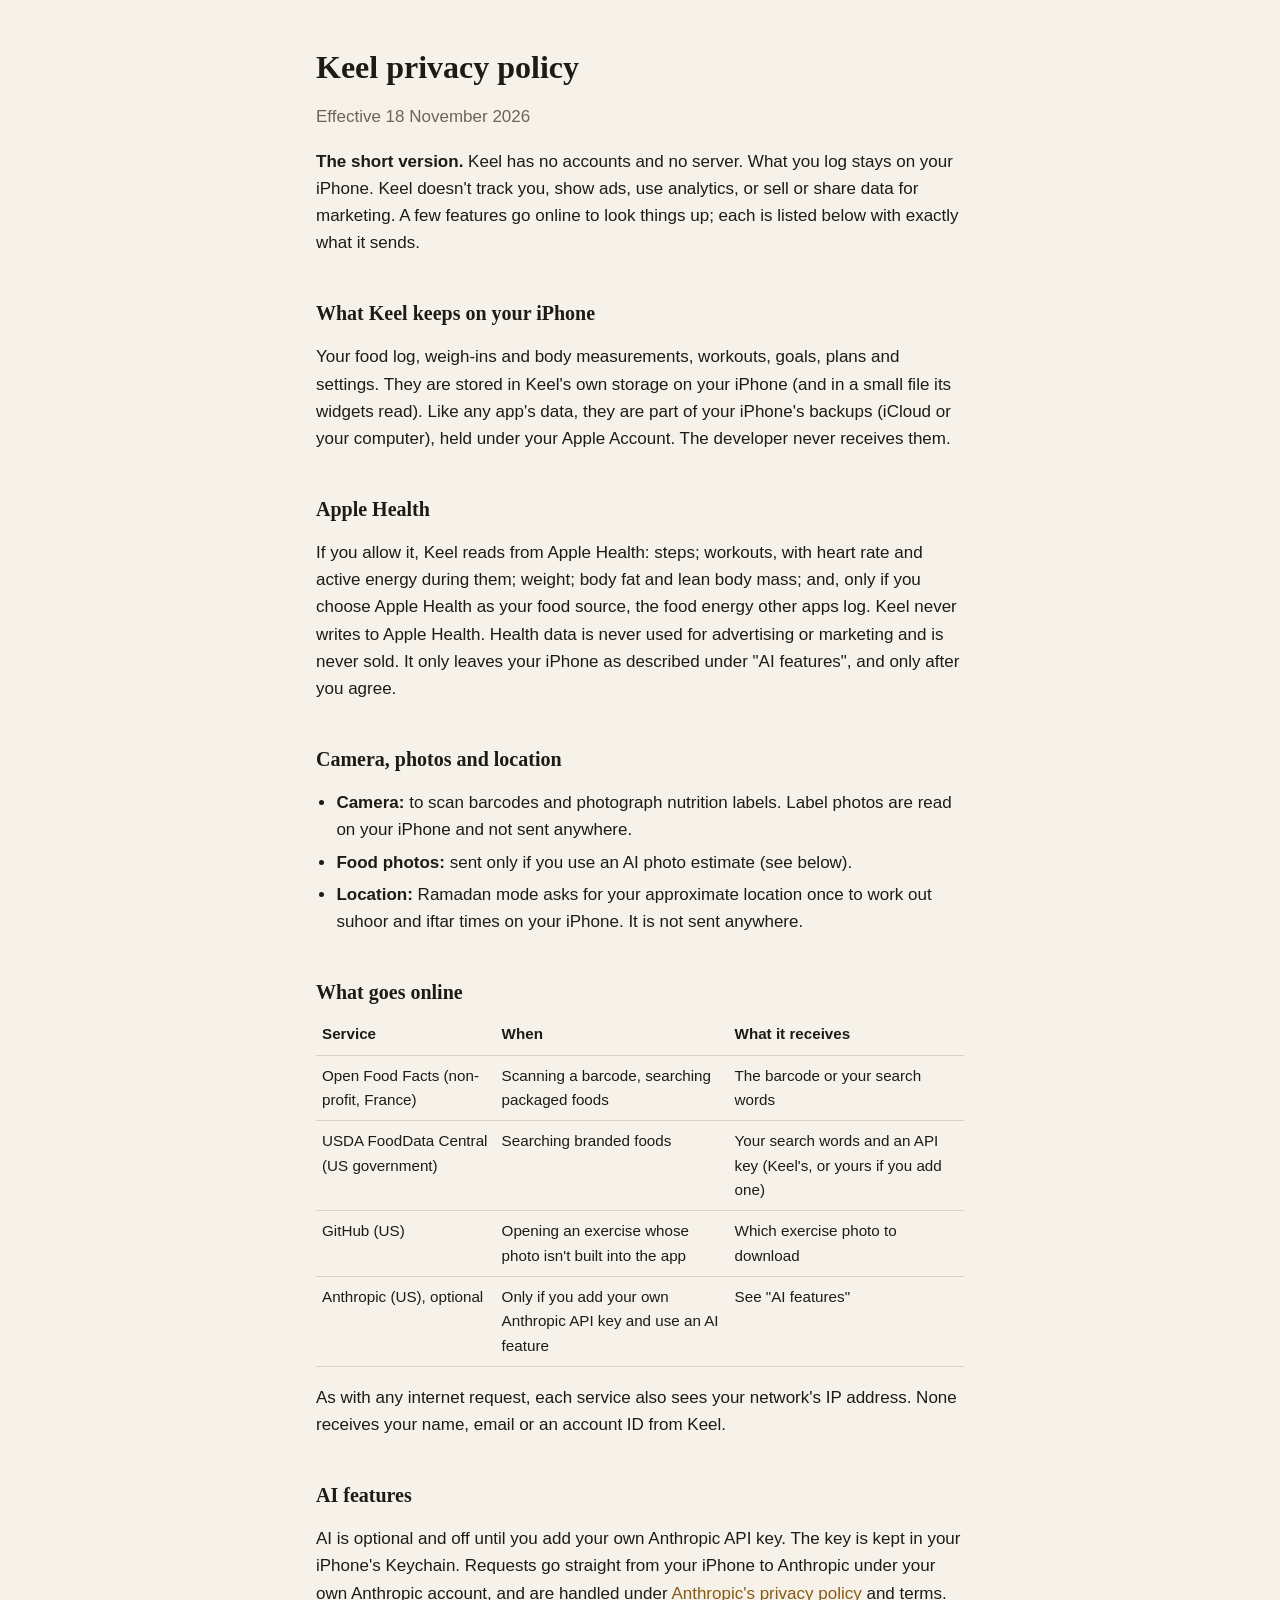
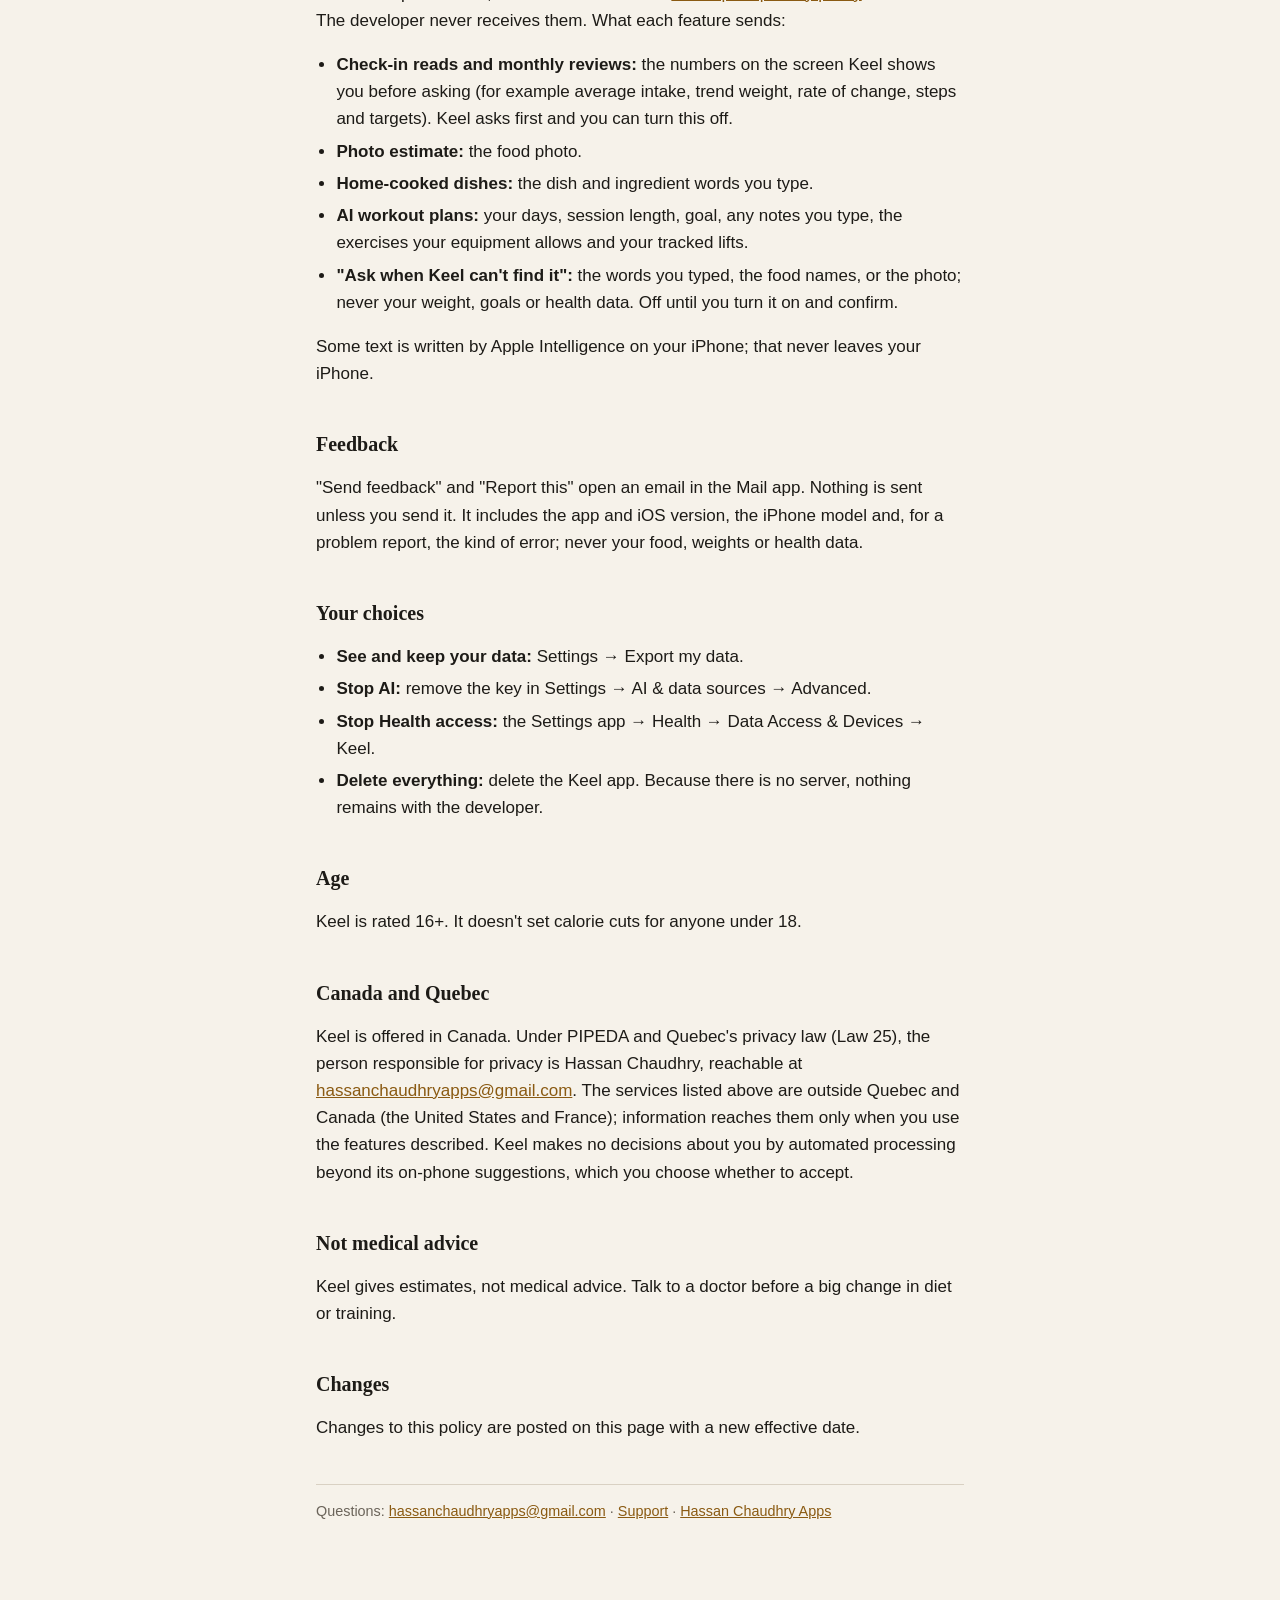
==== keel/privacy/index.html @ 071d2f76 "Keel privacy policy and support pages Co-Authored-By: Claude Opus 5.5 <noreply@anthropic.com>" ====
<!doctype html><html lang="en"><head><meta charset="utf-8"><meta name="viewport" content="width=device-width,initial-scale=1"><title>Keel Privacy Policy</title><link rel="stylesheet" href="/style.css"></head>
<body><main>
<h1>Keel privacy policy</h1>
<p class="date">Effective 18 November 2026</p>

<p><strong>The short version.</strong> Keel has no accounts and no server. What you log stays on your iPhone. Keel doesn't track you, show ads, use analytics, or sell or share data for marketing. A few features go online to look things up; each is listed below with exactly what it sends.</p>

<h2>What Keel keeps on your iPhone</h2>
<p>Your food log, weigh-ins and body measurements, workouts, goals, plans and settings. They are stored in Keel's own storage on your iPhone (and in a small file its widgets read). Like any app's data, they are part of your iPhone's backups (iCloud or your computer), held under your Apple Account. The developer never receives them.</p>

<h2>Apple Health</h2>
<p>If you allow it, Keel reads from Apple Health: steps; workouts, with heart rate and active energy during them; weight; body fat and lean body mass; and, only if you choose Apple Health as your food source, the food energy other apps log. Keel never writes to Apple Health. Health data is never used for advertising or marketing and is never sold. It only leaves your iPhone as described under "AI features", and only after you agree.</p>

<h2>Camera, photos and location</h2>
<ul>
<li><strong>Camera:</strong> to scan barcodes and photograph nutrition labels. Label photos are read on your iPhone and not sent anywhere.</li>
<li><strong>Food photos:</strong> sent only if you use an AI photo estimate (see below).</li>
<li><strong>Location:</strong> Ramadan mode asks for your approximate location once to work out suhoor and iftar times on your iPhone. It is not sent anywhere.</li>
</ul>

<h2>What goes online</h2>
<table>
<thead><tr><th>Service</th><th>When</th><th>What it receives</th></tr></thead>
<tbody>
<tr><td>Open Food Facts (non-profit, France)</td><td>Scanning a barcode, searching packaged foods</td><td>The barcode or your search words</td></tr>
<tr><td>USDA FoodData Central (US government)</td><td>Searching branded foods</td><td>Your search words and an API key (Keel's, or yours if you add one)</td></tr>
<tr><td>GitHub (US)</td><td>Opening an exercise whose photo isn't built into the app</td><td>Which exercise photo to download</td></tr>
<tr><td>Anthropic (US), optional</td><td>Only if you add your own Anthropic API key and use an AI feature</td><td>See "AI features"</td></tr>
</tbody></table>
<p>As with any internet request, each service also sees your network's IP address. None receives your name, email or an account ID from Keel.</p>

<h2>AI features</h2>
<p>AI is optional and off until you add your own Anthropic API key. The key is kept in your iPhone's Keychain. Requests go straight from your iPhone to Anthropic under your own Anthropic account, and are handled under <a href="https://www.anthropic.com/legal/privacy">Anthropic's privacy policy</a> and terms. The developer never receives them. What each feature sends:</p>
<ul>
<li><strong>Check-in reads and monthly reviews:</strong> the numbers on the screen Keel shows you before asking (for example average intake, trend weight, rate of change, steps and targets). Keel asks first and you can turn this off.</li>
<li><strong>Photo estimate:</strong> the food photo.</li>
<li><strong>Home-cooked dishes:</strong> the dish and ingredient words you type.</li>
<li><strong>AI workout plans:</strong> your days, session length, goal, any notes you type, the exercises your equipment allows and your tracked lifts.</li>
<li><strong>"Ask when Keel can't find it":</strong> the words you typed, the food names, or the photo; never your weight, goals or health data. Off until you turn it on and confirm.</li>
</ul>
<p>Some text is written by Apple Intelligence on your iPhone; that never leaves your iPhone.</p>

<h2>Feedback</h2>
<p>"Send feedback" and "Report this" open an email in the Mail app. Nothing is sent unless you send it. It includes the app and iOS version, the iPhone model and, for a problem report, the kind of error; never your food, weights or health data.</p>

<h2>Your choices</h2>
<ul>
<li><strong>See and keep your data:</strong> Settings → Export my data.</li>
<li><strong>Stop AI:</strong> remove the key in Settings → AI &amp; data sources → Advanced.</li>
<li><strong>Stop Health access:</strong> the Settings app → Health → Data Access &amp; Devices → Keel.</li>
<li><strong>Delete everything:</strong> delete the Keel app. Because there is no server, nothing remains with the developer.</li>
</ul>

<h2>Age</h2>
<p>Keel is rated 16+. It doesn't set calorie cuts for anyone under 18.</p>

<h2>Canada and Quebec</h2>
<p>Keel is offered in Canada. Under PIPEDA and Quebec's privacy law (Law 25), the person responsible for privacy is Hassan Chaudhry, reachable at <a href="mailto:hassanchaudhryapps@gmail.com">hassanchaudhryapps@gmail.com</a>. The services listed above are outside Quebec and Canada (the United States and France); information reaches them only when you use the features described. Keel makes no decisions about you by automated processing beyond its on-phone suggestions, which you choose whether to accept.</p>

<h2>Not medical advice</h2>
<p>Keel gives estimates, not medical advice. Talk to a doctor before a big change in diet or training.</p>

<h2>Changes</h2>
<p>Changes to this policy are posted on this page with a new effective date.</p>

<footer>Questions: <a href="mailto:hassanchaudhryapps@gmail.com">hassanchaudhryapps@gmail.com</a> · <a href="/keel/support/">Support</a> · <a href="/">Hassan Chaudhry Apps</a></footer>
</main></body></html>
---- style.css ----
:root{--bg:#f6f2ea;--ink:#1d1b17;--muted:#6b645a;--rule:#d9d1c3;--link:#8a5a12}
@media (prefers-color-scheme:dark){:root{--bg:#121110;--ink:#ece6da;--muted:#a39b8e;--rule:#2e2b27;--link:#e0a84a}}
*{box-sizing:border-box}
body{margin:0;background:var(--bg);color:var(--ink);font:17px/1.6 -apple-system,BlinkMacSystemFont,"Helvetica Neue",sans-serif}
main{max-width:680px;margin:0 auto;padding:48px 16px 80px}
h1{font:600 2rem/1.2 ui-serif,Georgia,serif;margin:0 0 4px}
h2{font:600 1.25rem/1.3 ui-serif,Georgia,serif;margin:2.2em 0 .4em}
.date,.muted{color:var(--muted)}
a{color:var(--link)}
ul{padding-left:1.2em}
li{margin:.3em 0}
table{width:100%;border-collapse:collapse;font-size:.95rem;margin:.6em 0}
th,td{text-align:left;vertical-align:top;padding:8px 6px;border-bottom:1px solid var(--rule)}
footer{margin-top:3em;padding-top:1em;border-top:1px solid var(--rule);color:var(--muted);font-size:.9rem}
@media (max-width:520px){table,thead,tbody,tr,th,td{display:block}thead{display:none}td{border:0;padding:2px 0}tr{border-bottom:1px solid var(--rule);padding:8px 0}td:first-child{font-weight:600}}
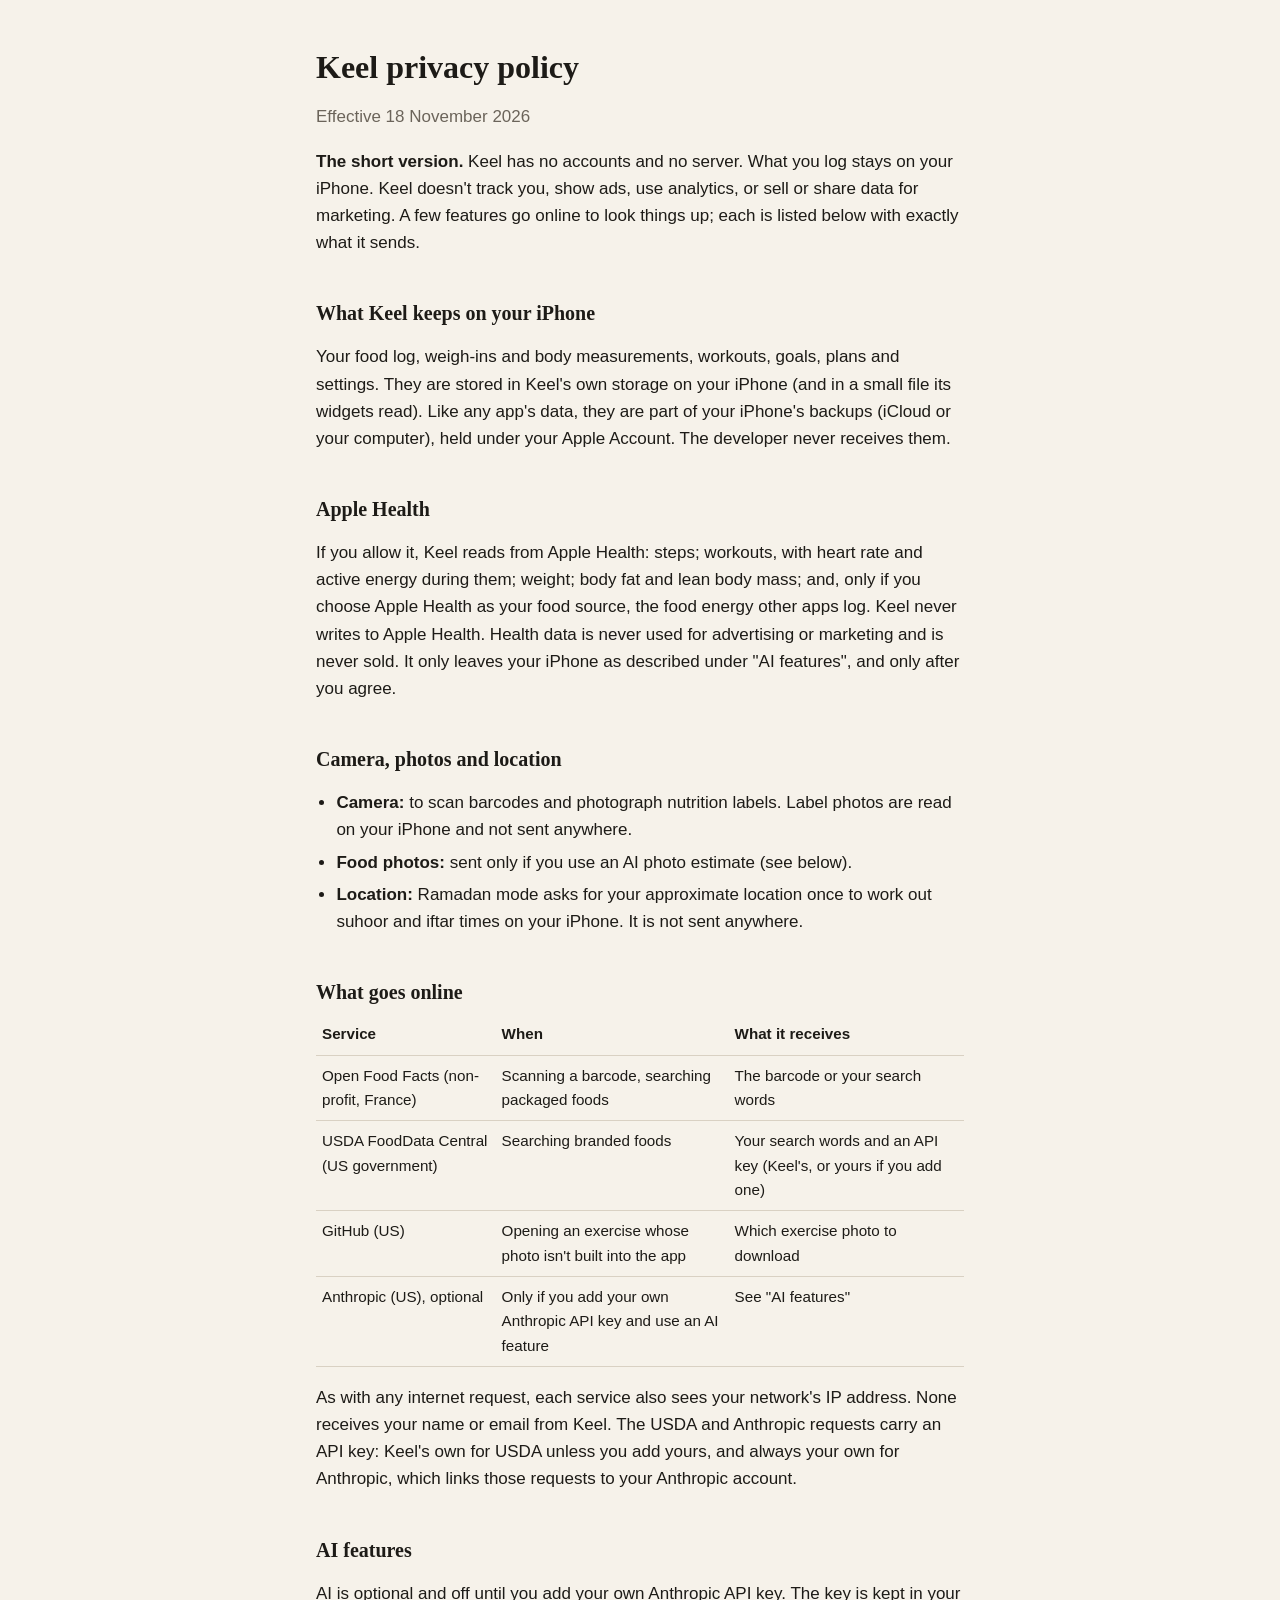
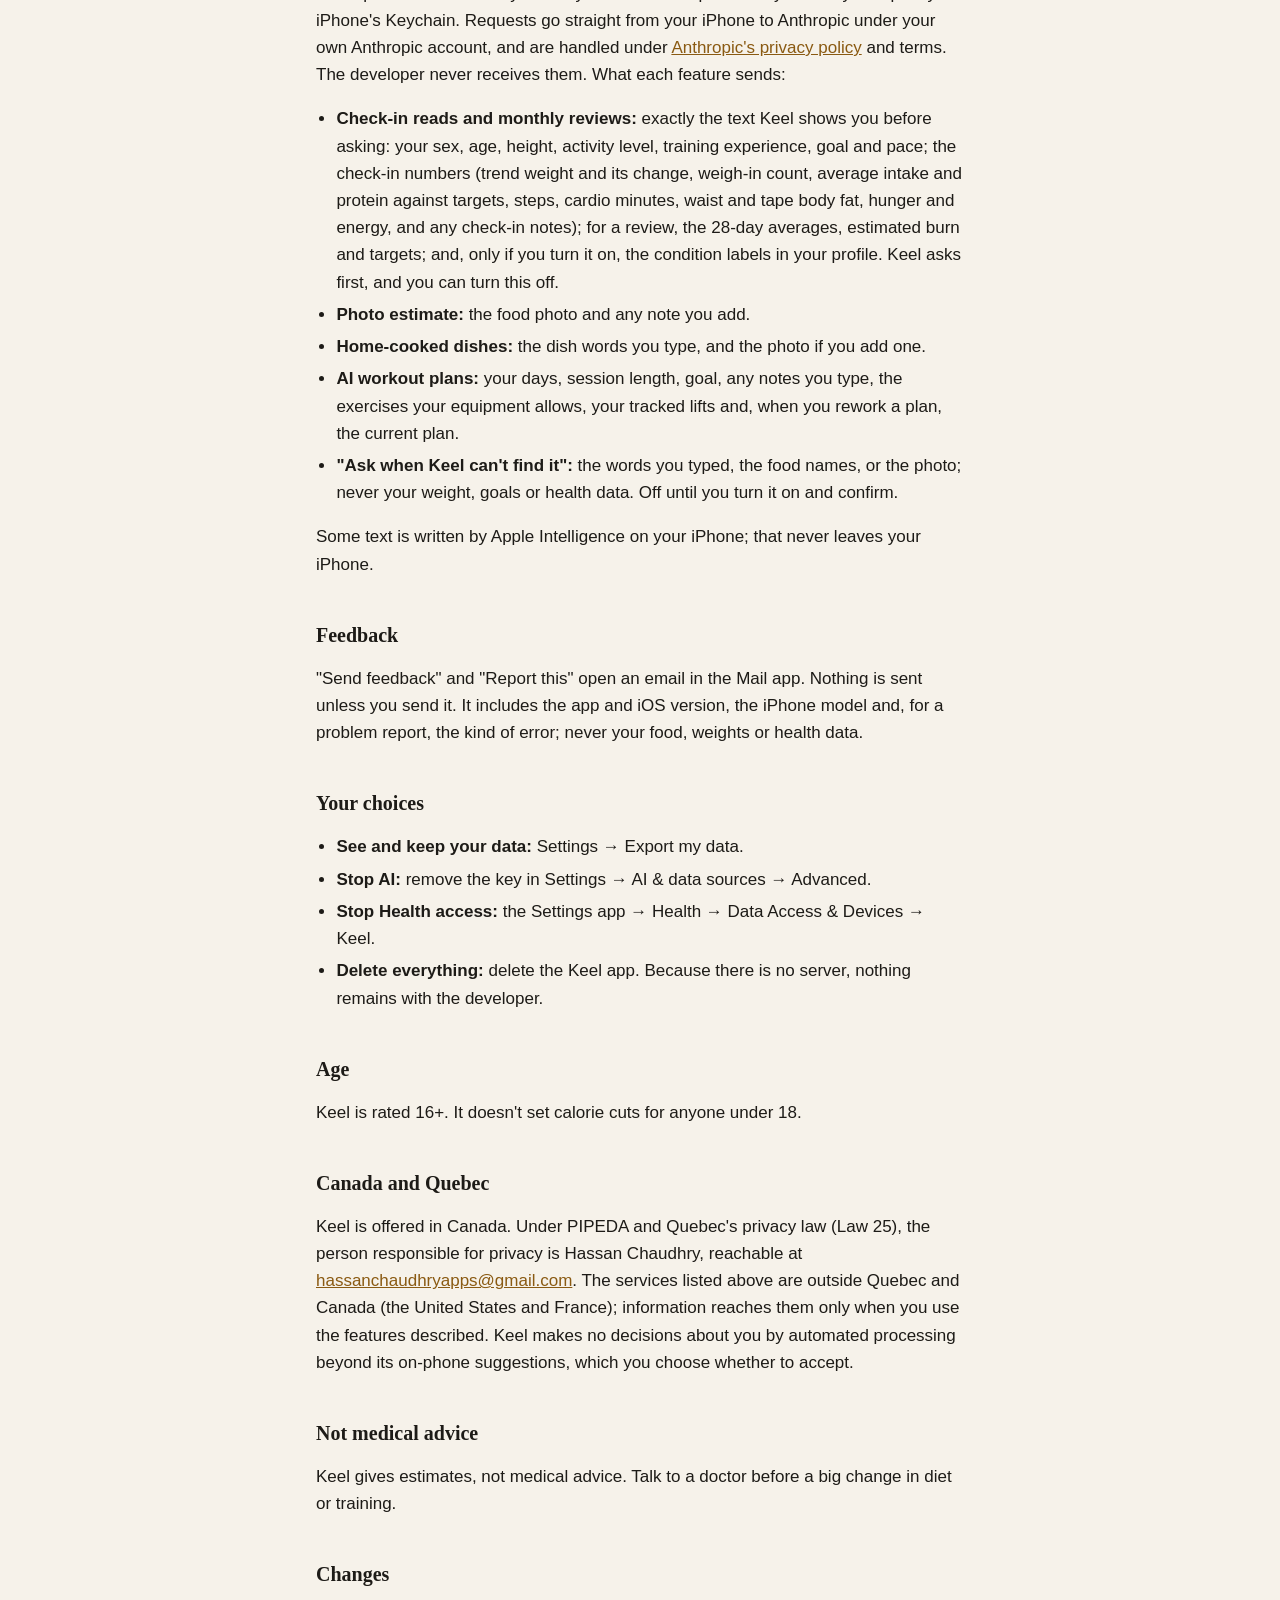
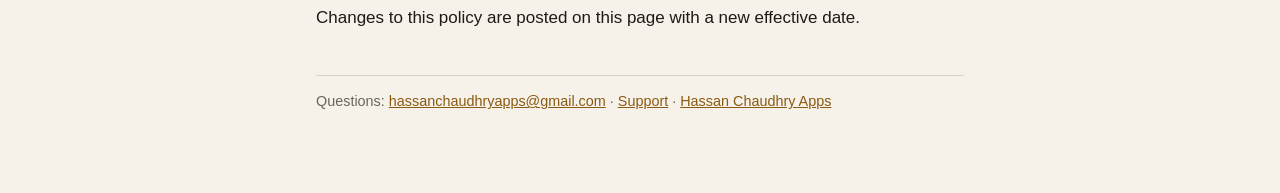
==== commit 247c2826: "Keel privacy: list every field the AI reads receive; photo notes, dish photos, plan rework; API keys" ====
--- a/keel/privacy/index.html
+++ b/keel/privacy/index.html
@@ -27,15 +27,15 @@
 <tr><td>GitHub (US)</td><td>Opening an exercise whose photo isn't built into the app</td><td>Which exercise photo to download</td></tr>
 <tr><td>Anthropic (US), optional</td><td>Only if you add your own Anthropic API key and use an AI feature</td><td>See "AI features"</td></tr>
 </tbody></table>
-<p>As with any internet request, each service also sees your network's IP address. None receives your name, email or an account ID from Keel.</p>
+<p>As with any internet request, each service also sees your network's IP address. None receives your name or email from Keel. The USDA and Anthropic requests carry an API key: Keel's own for USDA unless you add yours, and always your own for Anthropic, which links those requests to your Anthropic account.</p>
 
 <h2>AI features</h2>
 <p>AI is optional and off until you add your own Anthropic API key. The key is kept in your iPhone's Keychain. Requests go straight from your iPhone to Anthropic under your own Anthropic account, and are handled under <a href="https://www.anthropic.com/legal/privacy">Anthropic's privacy policy</a> and terms. The developer never receives them. What each feature sends:</p>
 <ul>
-<li><strong>Check-in reads and monthly reviews:</strong> the numbers on the screen Keel shows you before asking (for example average intake, trend weight, rate of change, steps and targets). Keel asks first and you can turn this off.</li>
-<li><strong>Photo estimate:</strong> the food photo.</li>
-<li><strong>Home-cooked dishes:</strong> the dish and ingredient words you type.</li>
-<li><strong>AI workout plans:</strong> your days, session length, goal, any notes you type, the exercises your equipment allows and your tracked lifts.</li>
+<li><strong>Check-in reads and monthly reviews:</strong> exactly the text Keel shows you before asking: your sex, age, height, activity level, training experience, goal and pace; the check-in numbers (trend weight and its change, weigh-in count, average intake and protein against targets, steps, cardio minutes, waist and tape body fat, hunger and energy, and any check-in notes); for a review, the 28-day averages, estimated burn and targets; and, only if you turn it on, the condition labels in your profile. Keel asks first, and you can turn this off.</li>
+<li><strong>Photo estimate:</strong> the food photo and any note you add.</li>
+<li><strong>Home-cooked dishes:</strong> the dish words you type, and the photo if you add one.</li>
+<li><strong>AI workout plans:</strong> your days, session length, goal, any notes you type, the exercises your equipment allows, your tracked lifts and, when you rework a plan, the current plan.</li>
 <li><strong>"Ask when Keel can't find it":</strong> the words you typed, the food names, or the photo; never your weight, goals or health data. Off until you turn it on and confirm.</li>
 </ul>
 <p>Some text is written by Apple Intelligence on your iPhone; that never leaves your iPhone.</p>
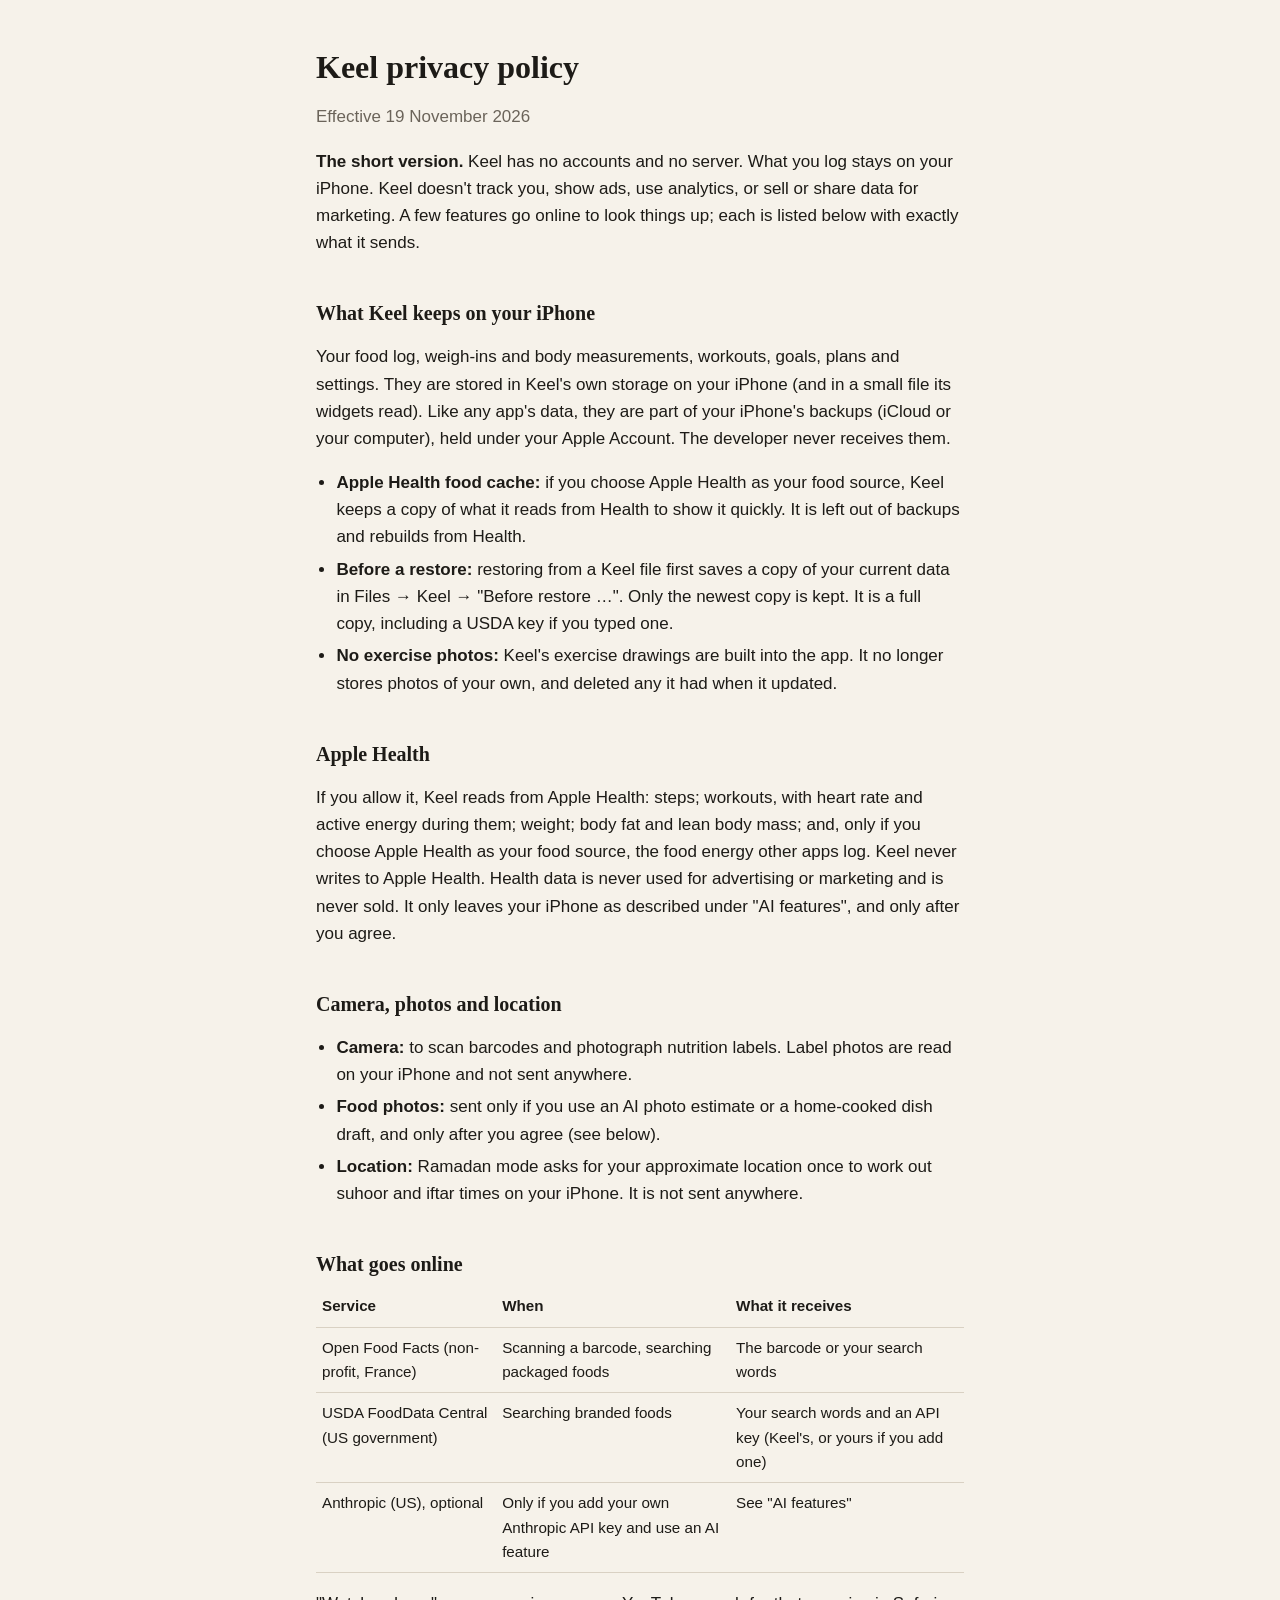
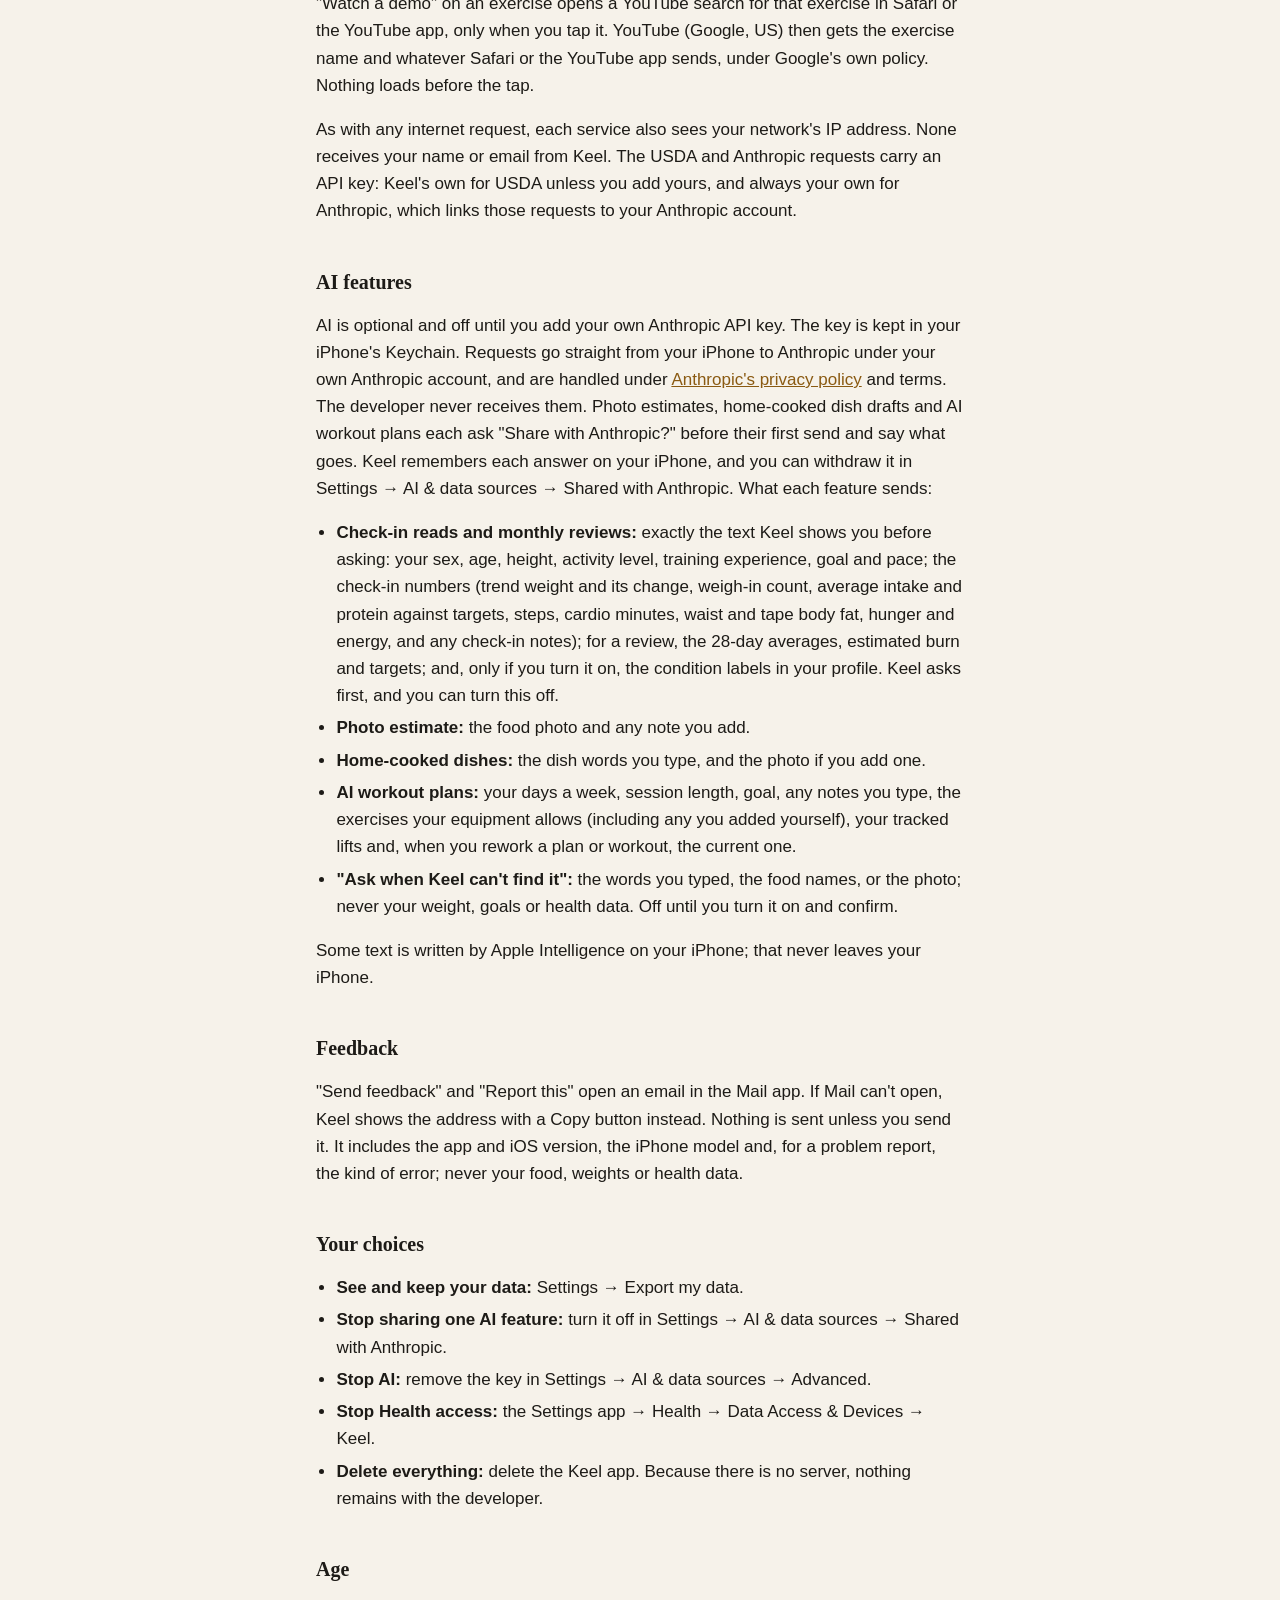
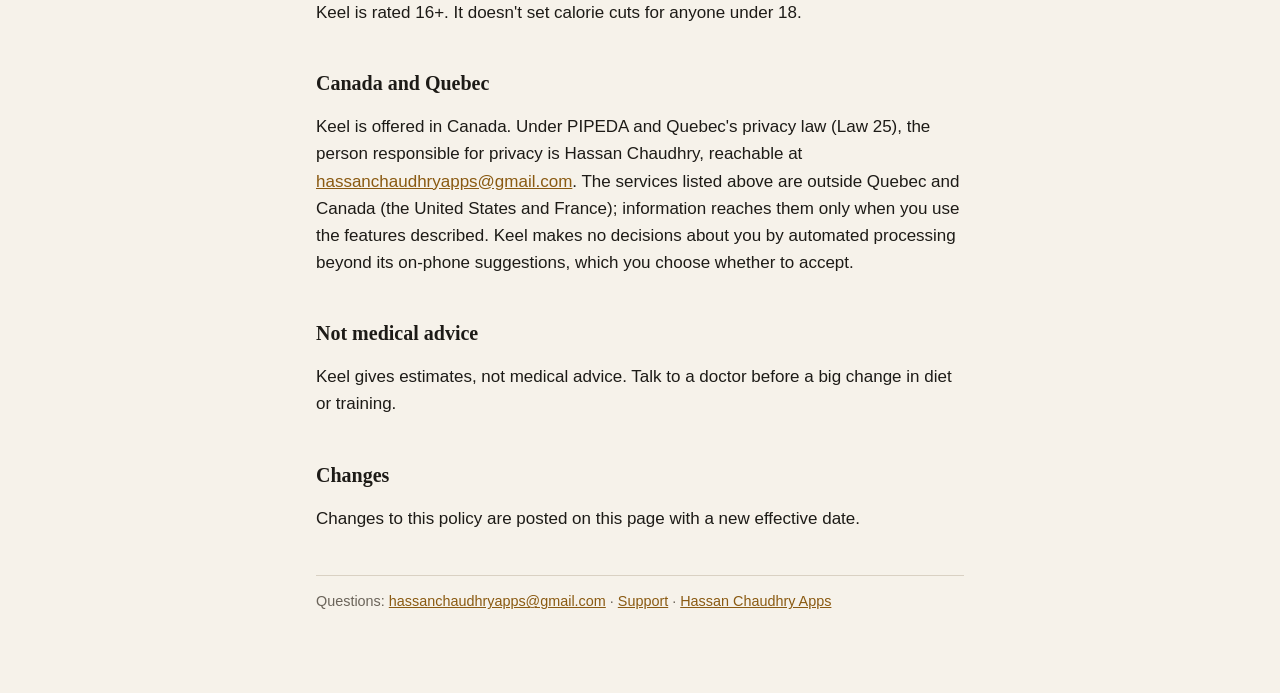
==== commit ae83200a: "Keel privacy policy: Run B (ask first, no GitHub, YouTube demos, restore copy, feedback fallback)" ====
--- a/keel/privacy/index.html
+++ b/keel/privacy/index.html
@@ -1,12 +1,17 @@
 <!doctype html><html lang="en"><head><meta charset="utf-8"><meta name="viewport" content="width=device-width,initial-scale=1"><title>Keel Privacy Policy</title><link rel="stylesheet" href="/style.css"></head>
 <body><main>
 <h1>Keel privacy policy</h1>
-<p class="date">Effective 18 November 2026</p>
+<p class="date">Effective 19 November 2026</p>
 
 <p><strong>The short version.</strong> Keel has no accounts and no server. What you log stays on your iPhone. Keel doesn't track you, show ads, use analytics, or sell or share data for marketing. A few features go online to look things up; each is listed below with exactly what it sends.</p>
 
 <h2>What Keel keeps on your iPhone</h2>
 <p>Your food log, weigh-ins and body measurements, workouts, goals, plans and settings. They are stored in Keel's own storage on your iPhone (and in a small file its widgets read). Like any app's data, they are part of your iPhone's backups (iCloud or your computer), held under your Apple Account. The developer never receives them.</p>
+<ul>
+<li><strong>Apple Health food cache:</strong> if you choose Apple Health as your food source, Keel keeps a copy of what it reads from Health to show it quickly. It is left out of backups and rebuilds from Health.</li>
+<li><strong>Before a restore:</strong> restoring from a Keel file first saves a copy of your current data in Files → Keel → "Before restore …". Only the newest copy is kept. It is a full copy, including a USDA key if you typed one.</li>
+<li><strong>No exercise photos:</strong> Keel's exercise drawings are built into the app. It no longer stores photos of your own, and deleted any it had when it updated.</li>
+</ul>
 
 <h2>Apple Health</h2>
 <p>If you allow it, Keel reads from Apple Health: steps; workouts, with heart rate and active energy during them; weight; body fat and lean body mass; and, only if you choose Apple Health as your food source, the food energy other apps log. Keel never writes to Apple Health. Health data is never used for advertising or marketing and is never sold. It only leaves your iPhone as described under "AI features", and only after you agree.</p>
@@ -14,7 +19,7 @@
 <h2>Camera, photos and location</h2>
 <ul>
 <li><strong>Camera:</strong> to scan barcodes and photograph nutrition labels. Label photos are read on your iPhone and not sent anywhere.</li>
-<li><strong>Food photos:</strong> sent only if you use an AI photo estimate (see below).</li>
+<li><strong>Food photos:</strong> sent only if you use an AI photo estimate or a home-cooked dish draft, and only after you agree (see below).</li>
 <li><strong>Location:</strong> Ramadan mode asks for your approximate location once to work out suhoor and iftar times on your iPhone. It is not sent anywhere.</li>
 </ul>
 
@@ -24,28 +29,29 @@
 <tbody>
 <tr><td>Open Food Facts (non-profit, France)</td><td>Scanning a barcode, searching packaged foods</td><td>The barcode or your search words</td></tr>
 <tr><td>USDA FoodData Central (US government)</td><td>Searching branded foods</td><td>Your search words and an API key (Keel's, or yours if you add one)</td></tr>
-<tr><td>GitHub (US)</td><td>Opening an exercise whose photo isn't built into the app</td><td>Which exercise photo to download</td></tr>
 <tr><td>Anthropic (US), optional</td><td>Only if you add your own Anthropic API key and use an AI feature</td><td>See "AI features"</td></tr>
 </tbody></table>
+<p>"Watch a demo" on an exercise opens a YouTube search for that exercise in Safari or the YouTube app, only when you tap it. YouTube (Google, US) then gets the exercise name and whatever Safari or the YouTube app sends, under Google's own policy. Nothing loads before the tap.</p>
 <p>As with any internet request, each service also sees your network's IP address. None receives your name or email from Keel. The USDA and Anthropic requests carry an API key: Keel's own for USDA unless you add yours, and always your own for Anthropic, which links those requests to your Anthropic account.</p>
 
 <h2>AI features</h2>
-<p>AI is optional and off until you add your own Anthropic API key. The key is kept in your iPhone's Keychain. Requests go straight from your iPhone to Anthropic under your own Anthropic account, and are handled under <a href="https://www.anthropic.com/legal/privacy">Anthropic's privacy policy</a> and terms. The developer never receives them. What each feature sends:</p>
+<p>AI is optional and off until you add your own Anthropic API key. The key is kept in your iPhone's Keychain. Requests go straight from your iPhone to Anthropic under your own Anthropic account, and are handled under <a href="https://www.anthropic.com/legal/privacy">Anthropic's privacy policy</a> and terms. The developer never receives them. Photo estimates, home-cooked dish drafts and AI workout plans each ask "Share with Anthropic?" before their first send and say what goes. Keel remembers each answer on your iPhone, and you can withdraw it in Settings → AI &amp; data sources → Shared with Anthropic. What each feature sends:</p>
 <ul>
 <li><strong>Check-in reads and monthly reviews:</strong> exactly the text Keel shows you before asking: your sex, age, height, activity level, training experience, goal and pace; the check-in numbers (trend weight and its change, weigh-in count, average intake and protein against targets, steps, cardio minutes, waist and tape body fat, hunger and energy, and any check-in notes); for a review, the 28-day averages, estimated burn and targets; and, only if you turn it on, the condition labels in your profile. Keel asks first, and you can turn this off.</li>
 <li><strong>Photo estimate:</strong> the food photo and any note you add.</li>
 <li><strong>Home-cooked dishes:</strong> the dish words you type, and the photo if you add one.</li>
-<li><strong>AI workout plans:</strong> your days, session length, goal, any notes you type, the exercises your equipment allows, your tracked lifts and, when you rework a plan, the current plan.</li>
+<li><strong>AI workout plans:</strong> your days a week, session length, goal, any notes you type, the exercises your equipment allows (including any you added yourself), your tracked lifts and, when you rework a plan or workout, the current one.</li>
 <li><strong>"Ask when Keel can't find it":</strong> the words you typed, the food names, or the photo; never your weight, goals or health data. Off until you turn it on and confirm.</li>
 </ul>
 <p>Some text is written by Apple Intelligence on your iPhone; that never leaves your iPhone.</p>
 
 <h2>Feedback</h2>
-<p>"Send feedback" and "Report this" open an email in the Mail app. Nothing is sent unless you send it. It includes the app and iOS version, the iPhone model and, for a problem report, the kind of error; never your food, weights or health data.</p>
+<p>"Send feedback" and "Report this" open an email in the Mail app. If Mail can't open, Keel shows the address with a Copy button instead. Nothing is sent unless you send it. It includes the app and iOS version, the iPhone model and, for a problem report, the kind of error; never your food, weights or health data.</p>
 
 <h2>Your choices</h2>
 <ul>
 <li><strong>See and keep your data:</strong> Settings → Export my data.</li>
+<li><strong>Stop sharing one AI feature:</strong> turn it off in Settings → AI &amp; data sources → Shared with Anthropic.</li>
 <li><strong>Stop AI:</strong> remove the key in Settings → AI &amp; data sources → Advanced.</li>
 <li><strong>Stop Health access:</strong> the Settings app → Health → Data Access &amp; Devices → Keel.</li>
 <li><strong>Delete everything:</strong> delete the Keel app. Because there is no server, nothing remains with the developer.</li>
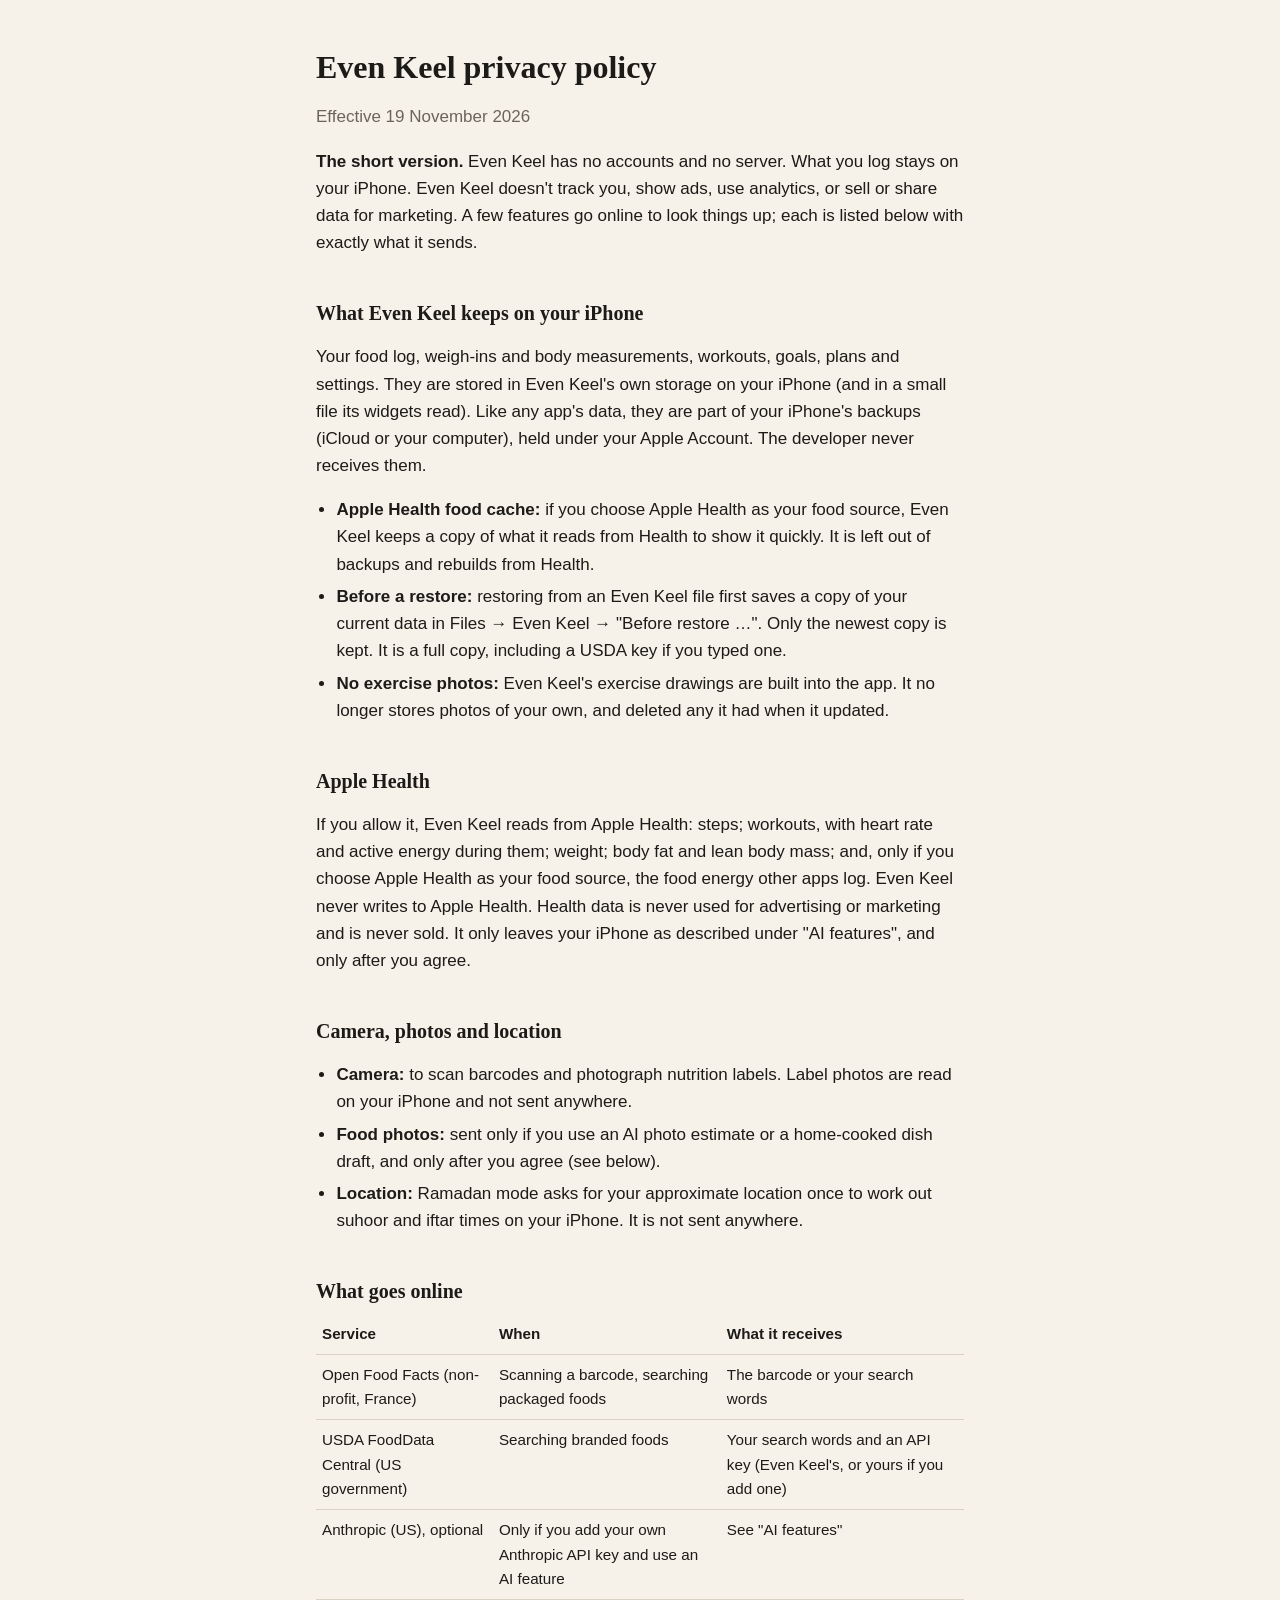
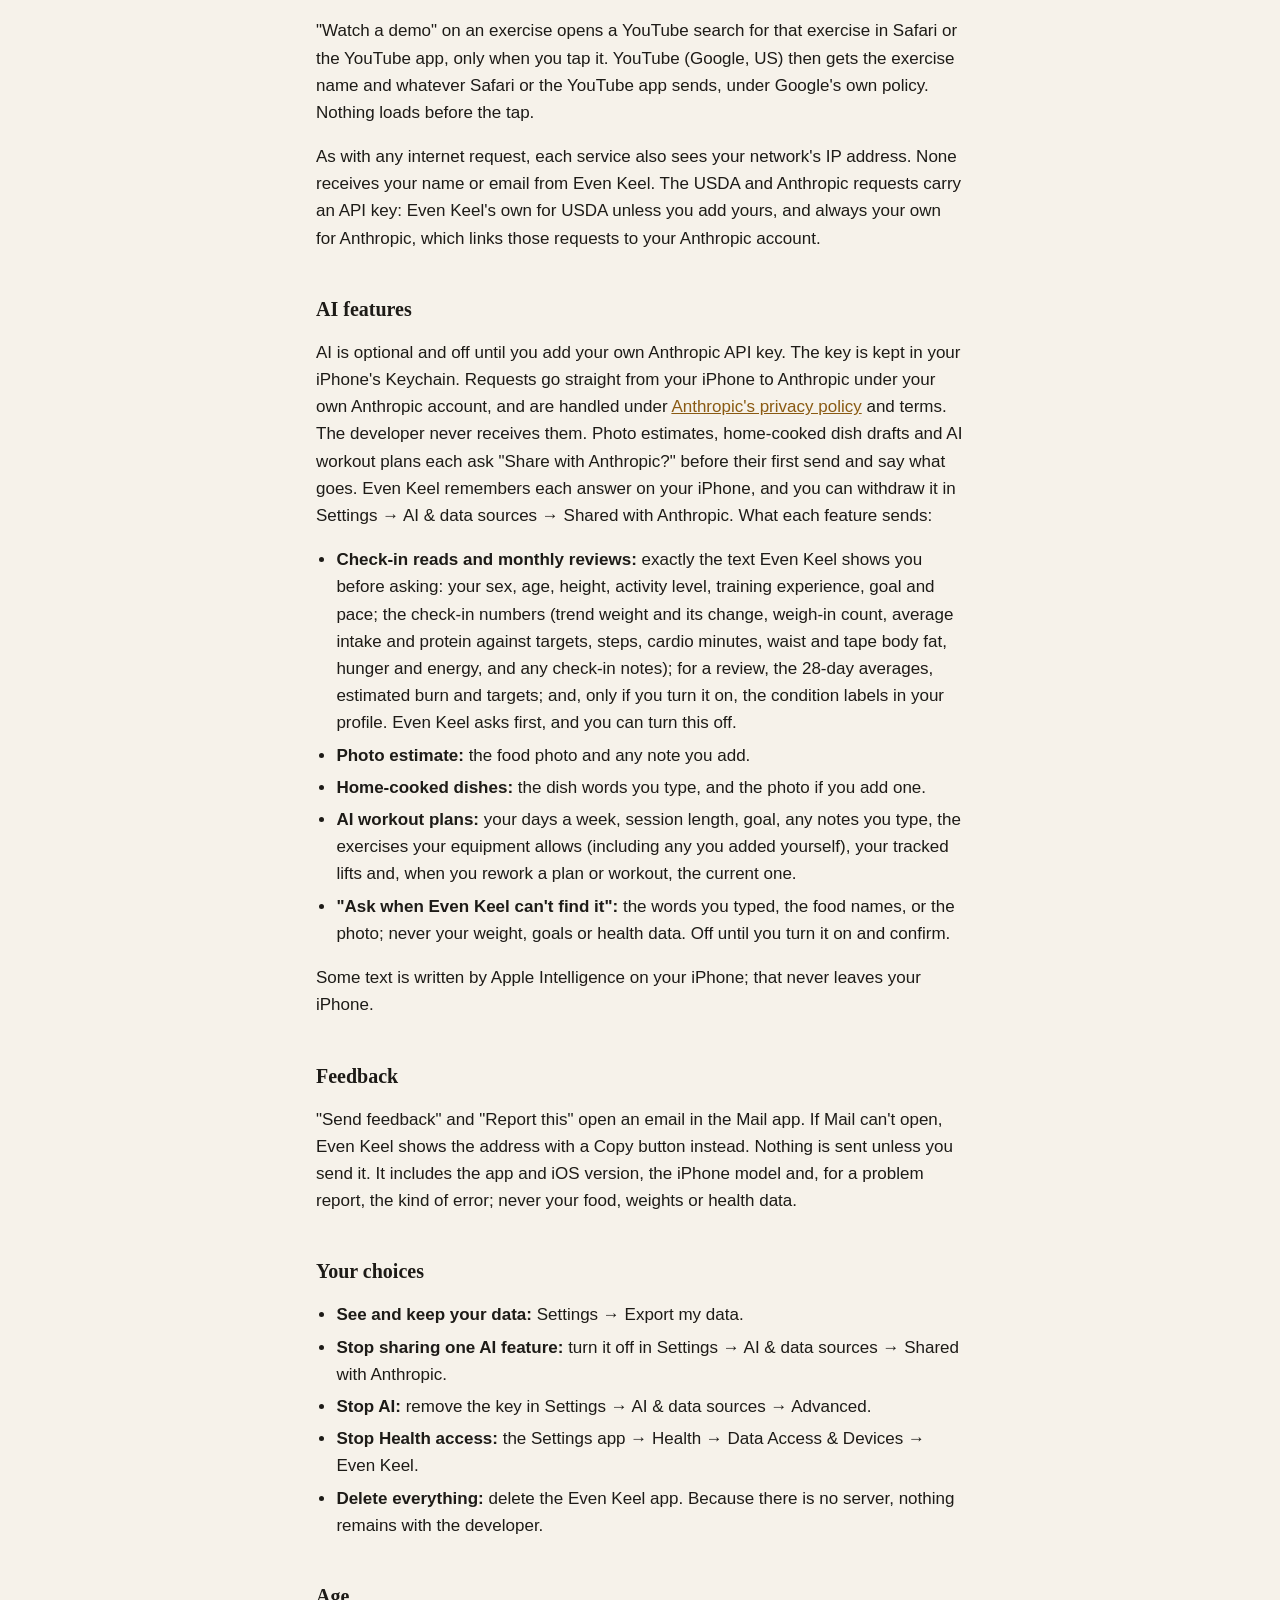
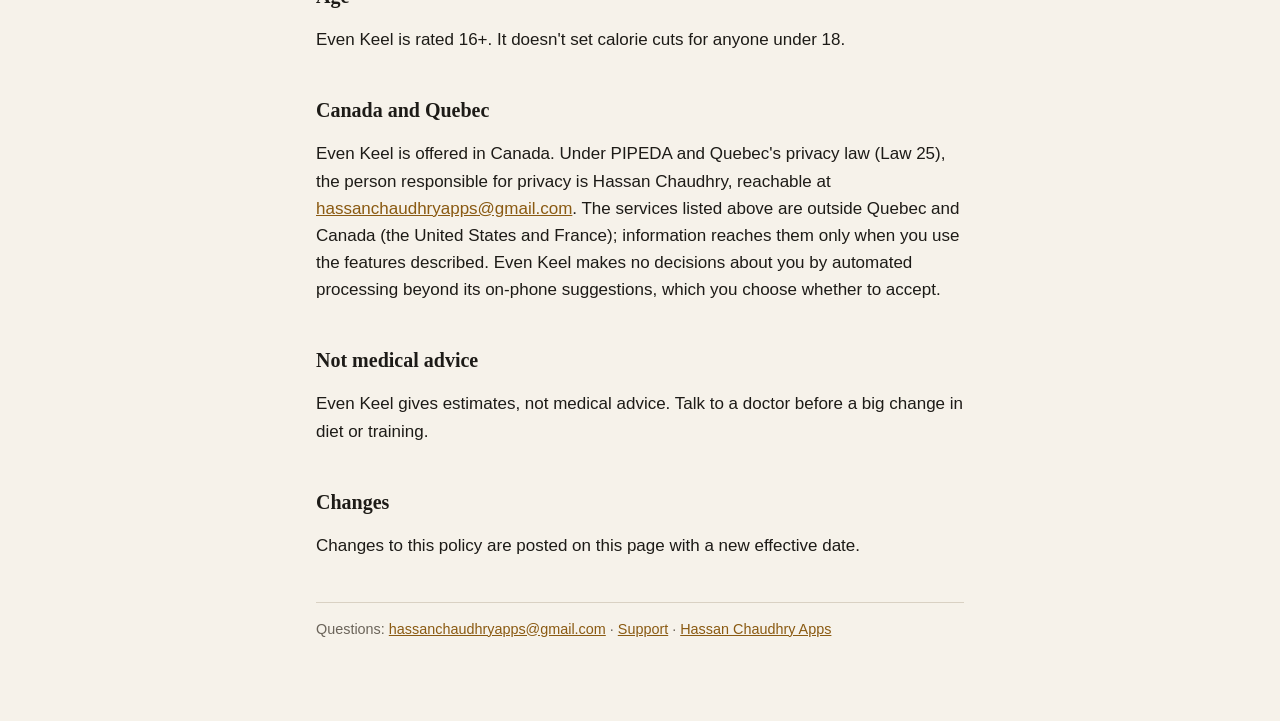
==== commit 14474eca: "Even Keel: the app's new name on the privacy and support pages (addresses unchanged) Co-Authored-By:" ====
--- a/keel/privacy/index.html
+++ b/keel/privacy/index.html
@@ -1,20 +1,20 @@
-<!doctype html><html lang="en"><head><meta charset="utf-8"><meta name="viewport" content="width=device-width,initial-scale=1"><title>Keel Privacy Policy</title><link rel="stylesheet" href="/style.css"></head>
+<!doctype html><html lang="en"><head><meta charset="utf-8"><meta name="viewport" content="width=device-width,initial-scale=1"><title>Even Keel Privacy Policy</title><link rel="stylesheet" href="/style.css"></head>
 <body><main>
-<h1>Keel privacy policy</h1>
+<h1>Even Keel privacy policy</h1>
 <p class="date">Effective 19 November 2026</p>
 
-<p><strong>The short version.</strong> Keel has no accounts and no server. What you log stays on your iPhone. Keel doesn't track you, show ads, use analytics, or sell or share data for marketing. A few features go online to look things up; each is listed below with exactly what it sends.</p>
+<p><strong>The short version.</strong> Even Keel has no accounts and no server. What you log stays on your iPhone. Even Keel doesn't track you, show ads, use analytics, or sell or share data for marketing. A few features go online to look things up; each is listed below with exactly what it sends.</p>
 
-<h2>What Keel keeps on your iPhone</h2>
-<p>Your food log, weigh-ins and body measurements, workouts, goals, plans and settings. They are stored in Keel's own storage on your iPhone (and in a small file its widgets read). Like any app's data, they are part of your iPhone's backups (iCloud or your computer), held under your Apple Account. The developer never receives them.</p>
+<h2>What Even Keel keeps on your iPhone</h2>
+<p>Your food log, weigh-ins and body measurements, workouts, goals, plans and settings. They are stored in Even Keel's own storage on your iPhone (and in a small file its widgets read). Like any app's data, they are part of your iPhone's backups (iCloud or your computer), held under your Apple Account. The developer never receives them.</p>
 <ul>
-<li><strong>Apple Health food cache:</strong> if you choose Apple Health as your food source, Keel keeps a copy of what it reads from Health to show it quickly. It is left out of backups and rebuilds from Health.</li>
-<li><strong>Before a restore:</strong> restoring from a Keel file first saves a copy of your current data in Files → Keel → "Before restore …". Only the newest copy is kept. It is a full copy, including a USDA key if you typed one.</li>
-<li><strong>No exercise photos:</strong> Keel's exercise drawings are built into the app. It no longer stores photos of your own, and deleted any it had when it updated.</li>
+<li><strong>Apple Health food cache:</strong> if you choose Apple Health as your food source, Even Keel keeps a copy of what it reads from Health to show it quickly. It is left out of backups and rebuilds from Health.</li>
+<li><strong>Before a restore:</strong> restoring from an Even Keel file first saves a copy of your current data in Files → Even Keel → "Before restore …". Only the newest copy is kept. It is a full copy, including a USDA key if you typed one.</li>
+<li><strong>No exercise photos:</strong> Even Keel's exercise drawings are built into the app. It no longer stores photos of your own, and deleted any it had when it updated.</li>
 </ul>
 
 <h2>Apple Health</h2>
-<p>If you allow it, Keel reads from Apple Health: steps; workouts, with heart rate and active energy during them; weight; body fat and lean body mass; and, only if you choose Apple Health as your food source, the food energy other apps log. Keel never writes to Apple Health. Health data is never used for advertising or marketing and is never sold. It only leaves your iPhone as described under "AI features", and only after you agree.</p>
+<p>If you allow it, Even Keel reads from Apple Health: steps; workouts, with heart rate and active energy during them; weight; body fat and lean body mass; and, only if you choose Apple Health as your food source, the food energy other apps log. Even Keel never writes to Apple Health. Health data is never used for advertising or marketing and is never sold. It only leaves your iPhone as described under "AI features", and only after you agree.</p>
 
 <h2>Camera, photos and location</h2>
 <ul>
@@ -28,43 +28,43 @@
 <thead><tr><th>Service</th><th>When</th><th>What it receives</th></tr></thead>
 <tbody>
 <tr><td>Open Food Facts (non-profit, France)</td><td>Scanning a barcode, searching packaged foods</td><td>The barcode or your search words</td></tr>
-<tr><td>USDA FoodData Central (US government)</td><td>Searching branded foods</td><td>Your search words and an API key (Keel's, or yours if you add one)</td></tr>
+<tr><td>USDA FoodData Central (US government)</td><td>Searching branded foods</td><td>Your search words and an API key (Even Keel's, or yours if you add one)</td></tr>
 <tr><td>Anthropic (US), optional</td><td>Only if you add your own Anthropic API key and use an AI feature</td><td>See "AI features"</td></tr>
 </tbody></table>
 <p>"Watch a demo" on an exercise opens a YouTube search for that exercise in Safari or the YouTube app, only when you tap it. YouTube (Google, US) then gets the exercise name and whatever Safari or the YouTube app sends, under Google's own policy. Nothing loads before the tap.</p>
-<p>As with any internet request, each service also sees your network's IP address. None receives your name or email from Keel. The USDA and Anthropic requests carry an API key: Keel's own for USDA unless you add yours, and always your own for Anthropic, which links those requests to your Anthropic account.</p>
+<p>As with any internet request, each service also sees your network's IP address. None receives your name or email from Even Keel. The USDA and Anthropic requests carry an API key: Even Keel's own for USDA unless you add yours, and always your own for Anthropic, which links those requests to your Anthropic account.</p>
 
 <h2>AI features</h2>
-<p>AI is optional and off until you add your own Anthropic API key. The key is kept in your iPhone's Keychain. Requests go straight from your iPhone to Anthropic under your own Anthropic account, and are handled under <a href="https://www.anthropic.com/legal/privacy">Anthropic's privacy policy</a> and terms. The developer never receives them. Photo estimates, home-cooked dish drafts and AI workout plans each ask "Share with Anthropic?" before their first send and say what goes. Keel remembers each answer on your iPhone, and you can withdraw it in Settings → AI &amp; data sources → Shared with Anthropic. What each feature sends:</p>
+<p>AI is optional and off until you add your own Anthropic API key. The key is kept in your iPhone's Keychain. Requests go straight from your iPhone to Anthropic under your own Anthropic account, and are handled under <a href="https://www.anthropic.com/legal/privacy">Anthropic's privacy policy</a> and terms. The developer never receives them. Photo estimates, home-cooked dish drafts and AI workout plans each ask "Share with Anthropic?" before their first send and say what goes. Even Keel remembers each answer on your iPhone, and you can withdraw it in Settings → AI &amp; data sources → Shared with Anthropic. What each feature sends:</p>
 <ul>
-<li><strong>Check-in reads and monthly reviews:</strong> exactly the text Keel shows you before asking: your sex, age, height, activity level, training experience, goal and pace; the check-in numbers (trend weight and its change, weigh-in count, average intake and protein against targets, steps, cardio minutes, waist and tape body fat, hunger and energy, and any check-in notes); for a review, the 28-day averages, estimated burn and targets; and, only if you turn it on, the condition labels in your profile. Keel asks first, and you can turn this off.</li>
+<li><strong>Check-in reads and monthly reviews:</strong> exactly the text Even Keel shows you before asking: your sex, age, height, activity level, training experience, goal and pace; the check-in numbers (trend weight and its change, weigh-in count, average intake and protein against targets, steps, cardio minutes, waist and tape body fat, hunger and energy, and any check-in notes); for a review, the 28-day averages, estimated burn and targets; and, only if you turn it on, the condition labels in your profile. Even Keel asks first, and you can turn this off.</li>
 <li><strong>Photo estimate:</strong> the food photo and any note you add.</li>
 <li><strong>Home-cooked dishes:</strong> the dish words you type, and the photo if you add one.</li>
 <li><strong>AI workout plans:</strong> your days a week, session length, goal, any notes you type, the exercises your equipment allows (including any you added yourself), your tracked lifts and, when you rework a plan or workout, the current one.</li>
-<li><strong>"Ask when Keel can't find it":</strong> the words you typed, the food names, or the photo; never your weight, goals or health data. Off until you turn it on and confirm.</li>
+<li><strong>"Ask when Even Keel can't find it":</strong> the words you typed, the food names, or the photo; never your weight, goals or health data. Off until you turn it on and confirm.</li>
 </ul>
 <p>Some text is written by Apple Intelligence on your iPhone; that never leaves your iPhone.</p>
 
 <h2>Feedback</h2>
-<p>"Send feedback" and "Report this" open an email in the Mail app. If Mail can't open, Keel shows the address with a Copy button instead. Nothing is sent unless you send it. It includes the app and iOS version, the iPhone model and, for a problem report, the kind of error; never your food, weights or health data.</p>
+<p>"Send feedback" and "Report this" open an email in the Mail app. If Mail can't open, Even Keel shows the address with a Copy button instead. Nothing is sent unless you send it. It includes the app and iOS version, the iPhone model and, for a problem report, the kind of error; never your food, weights or health data.</p>
 
 <h2>Your choices</h2>
 <ul>
 <li><strong>See and keep your data:</strong> Settings → Export my data.</li>
 <li><strong>Stop sharing one AI feature:</strong> turn it off in Settings → AI &amp; data sources → Shared with Anthropic.</li>
 <li><strong>Stop AI:</strong> remove the key in Settings → AI &amp; data sources → Advanced.</li>
-<li><strong>Stop Health access:</strong> the Settings app → Health → Data Access &amp; Devices → Keel.</li>
-<li><strong>Delete everything:</strong> delete the Keel app. Because there is no server, nothing remains with the developer.</li>
+<li><strong>Stop Health access:</strong> the Settings app → Health → Data Access &amp; Devices → Even Keel.</li>
+<li><strong>Delete everything:</strong> delete the Even Keel app. Because there is no server, nothing remains with the developer.</li>
 </ul>
 
 <h2>Age</h2>
-<p>Keel is rated 16+. It doesn't set calorie cuts for anyone under 18.</p>
+<p>Even Keel is rated 16+. It doesn't set calorie cuts for anyone under 18.</p>
 
 <h2>Canada and Quebec</h2>
-<p>Keel is offered in Canada. Under PIPEDA and Quebec's privacy law (Law 25), the person responsible for privacy is Hassan Chaudhry, reachable at <a href="mailto:hassanchaudhryapps@gmail.com">hassanchaudhryapps@gmail.com</a>. The services listed above are outside Quebec and Canada (the United States and France); information reaches them only when you use the features described. Keel makes no decisions about you by automated processing beyond its on-phone suggestions, which you choose whether to accept.</p>
+<p>Even Keel is offered in Canada. Under PIPEDA and Quebec's privacy law (Law 25), the person responsible for privacy is Hassan Chaudhry, reachable at <a href="mailto:hassanchaudhryapps@gmail.com">hassanchaudhryapps@gmail.com</a>. The services listed above are outside Quebec and Canada (the United States and France); information reaches them only when you use the features described. Even Keel makes no decisions about you by automated processing beyond its on-phone suggestions, which you choose whether to accept.</p>
 
 <h2>Not medical advice</h2>
-<p>Keel gives estimates, not medical advice. Talk to a doctor before a big change in diet or training.</p>
+<p>Even Keel gives estimates, not medical advice. Talk to a doctor before a big change in diet or training.</p>
 
 <h2>Changes</h2>
 <p>Changes to this policy are posted on this page with a new effective date.</p>
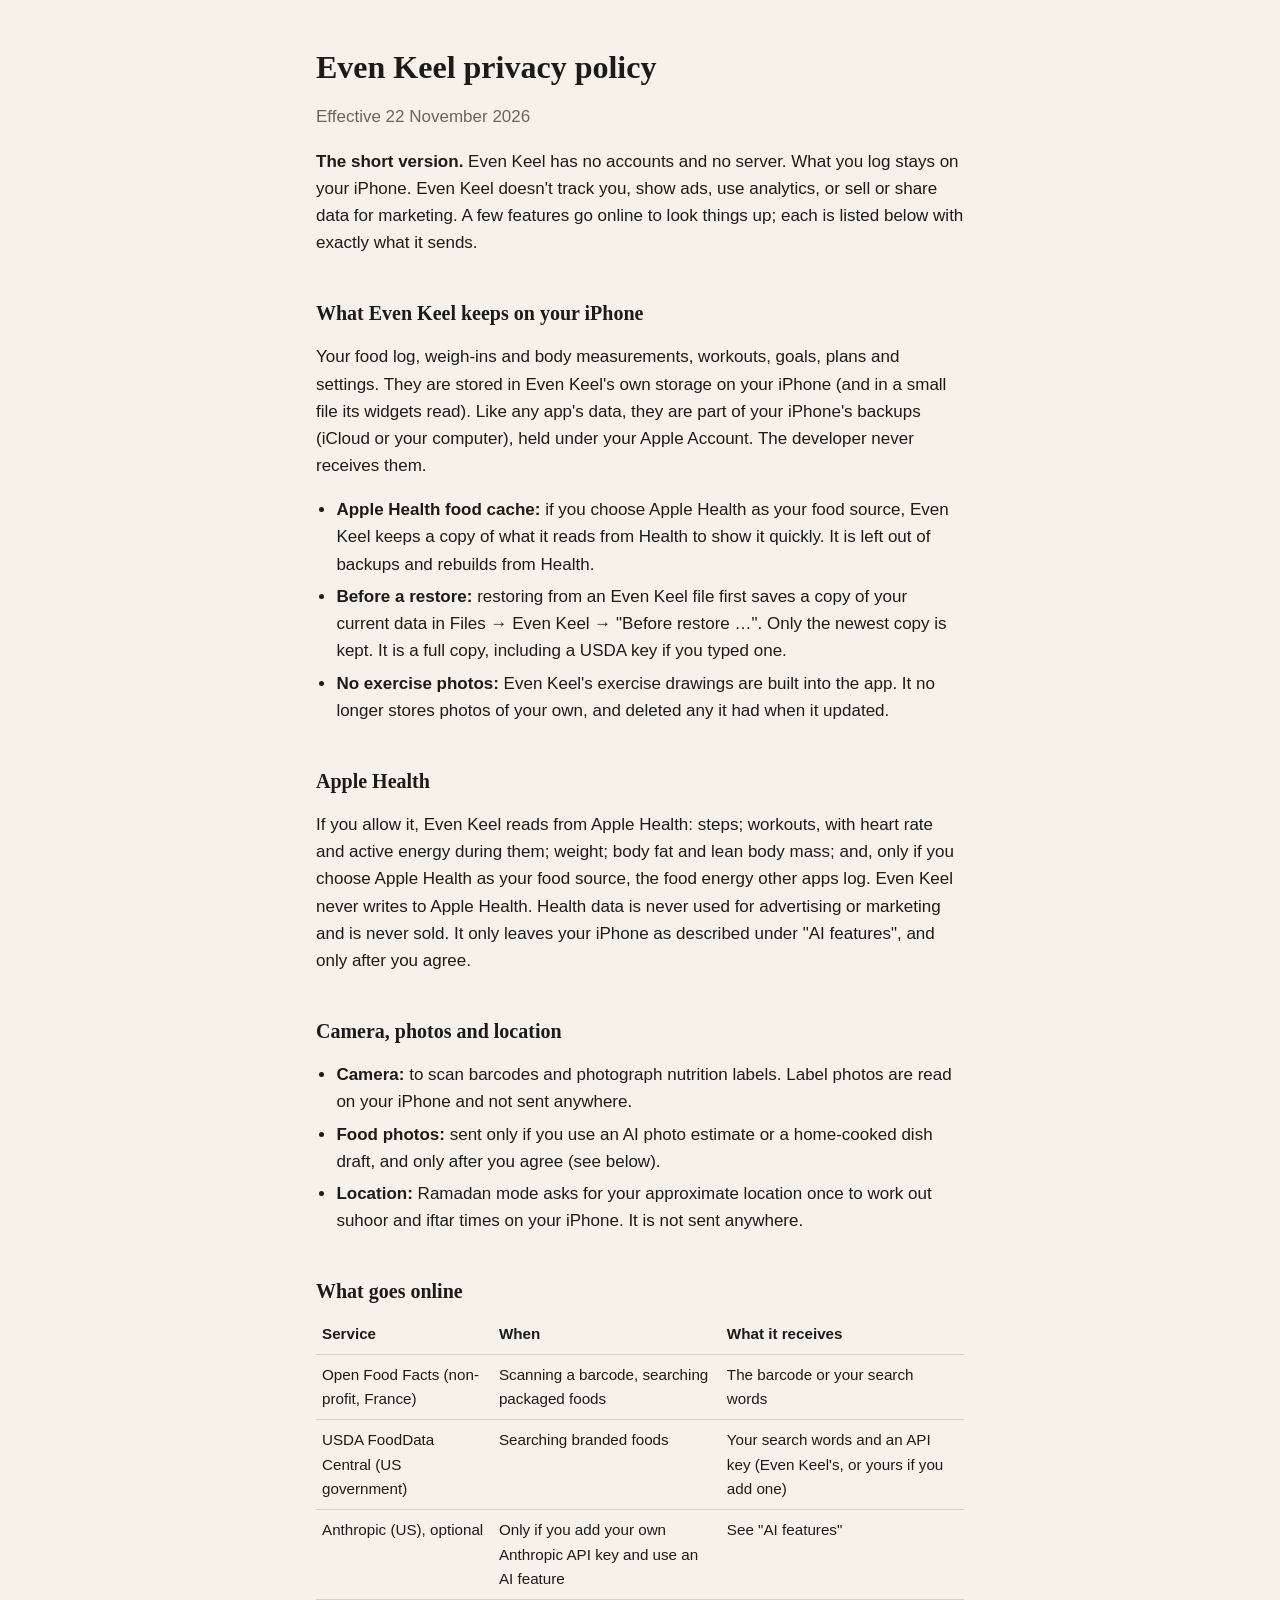
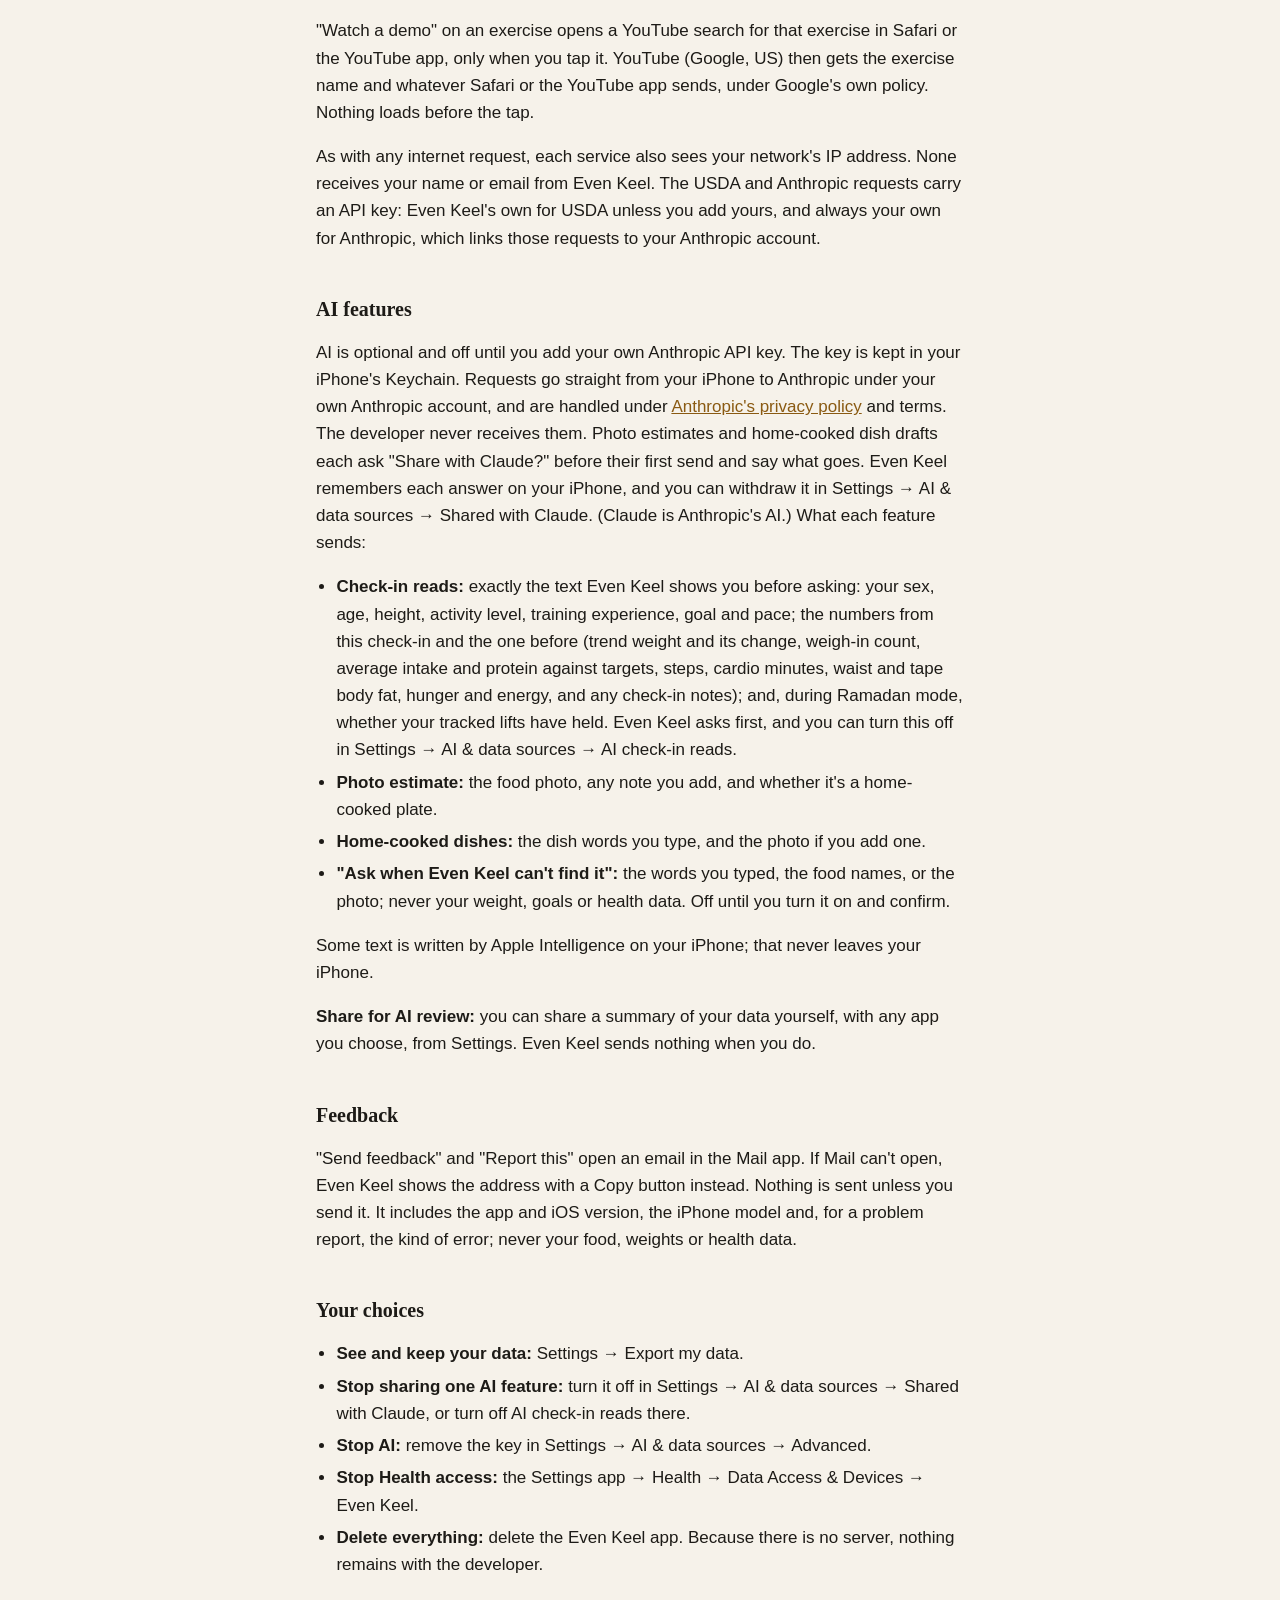
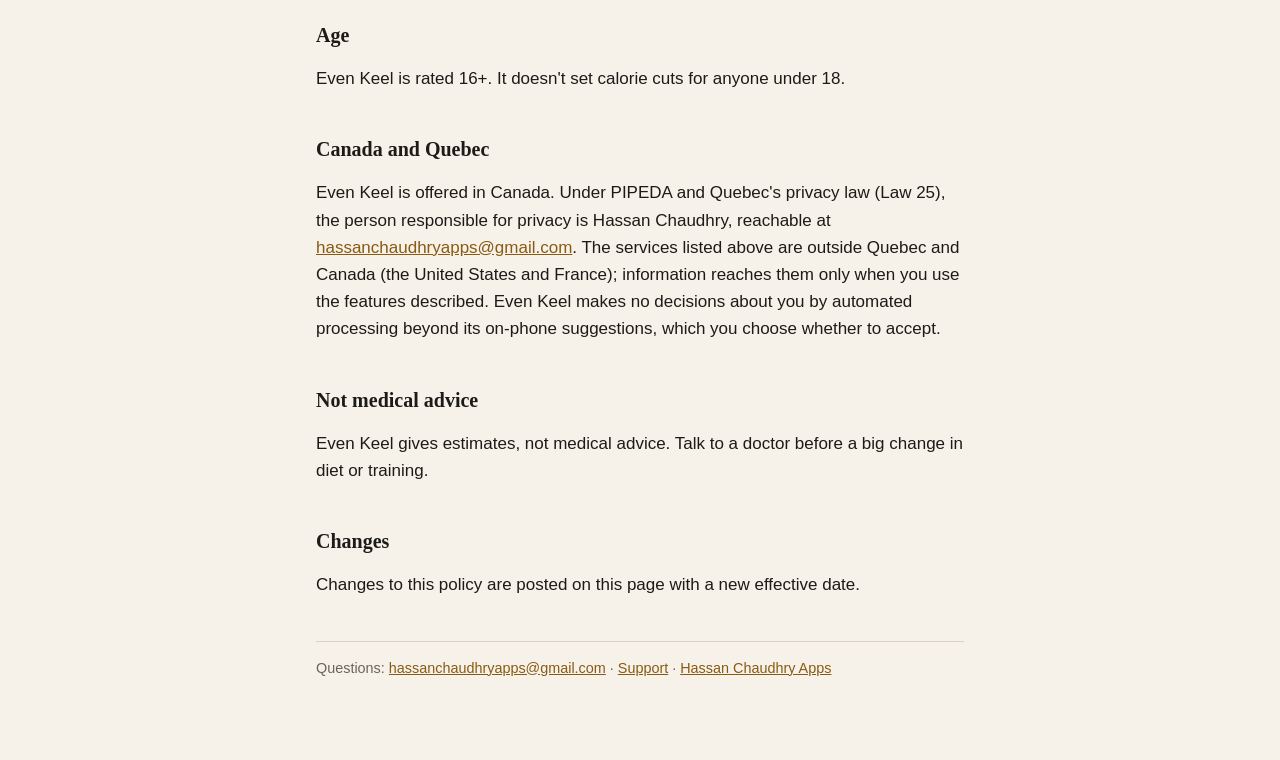
==== commit 349e9783: "Privacy policy: drop AI monthly review and AI workout plans, add Share for AI review; support page m" ====
--- a/keel/privacy/index.html
+++ b/keel/privacy/index.html
@@ -1,7 +1,7 @@
 <!doctype html><html lang="en"><head><meta charset="utf-8"><meta name="viewport" content="width=device-width,initial-scale=1"><title>Even Keel Privacy Policy</title><link rel="stylesheet" href="/style.css"></head>
 <body><main>
 <h1>Even Keel privacy policy</h1>
-<p class="date">Effective 19 November 2026</p>
+<p class="date">Effective 22 November 2026</p>
 
 <p><strong>The short version.</strong> Even Keel has no accounts and no server. What you log stays on your iPhone. Even Keel doesn't track you, show ads, use analytics, or sell or share data for marketing. A few features go online to look things up; each is listed below with exactly what it sends.</p>
 
@@ -35,15 +35,15 @@
 <p>As with any internet request, each service also sees your network's IP address. None receives your name or email from Even Keel. The USDA and Anthropic requests carry an API key: Even Keel's own for USDA unless you add yours, and always your own for Anthropic, which links those requests to your Anthropic account.</p>
 
 <h2>AI features</h2>
-<p>AI is optional and off until you add your own Anthropic API key. The key is kept in your iPhone's Keychain. Requests go straight from your iPhone to Anthropic under your own Anthropic account, and are handled under <a href="https://www.anthropic.com/legal/privacy">Anthropic's privacy policy</a> and terms. The developer never receives them. Photo estimates, home-cooked dish drafts and AI workout plans each ask "Share with Anthropic?" before their first send and say what goes. Even Keel remembers each answer on your iPhone, and you can withdraw it in Settings → AI &amp; data sources → Shared with Anthropic. What each feature sends:</p>
+<p>AI is optional and off until you add your own Anthropic API key. The key is kept in your iPhone's Keychain. Requests go straight from your iPhone to Anthropic under your own Anthropic account, and are handled under <a href="https://www.anthropic.com/legal/privacy">Anthropic's privacy policy</a> and terms. The developer never receives them. Photo estimates and home-cooked dish drafts each ask "Share with Claude?" before their first send and say what goes. Even Keel remembers each answer on your iPhone, and you can withdraw it in Settings → AI &amp; data sources → Shared with Claude. (Claude is Anthropic's AI.) What each feature sends:</p>
 <ul>
-<li><strong>Check-in reads and monthly reviews:</strong> exactly the text Even Keel shows you before asking: your sex, age, height, activity level, training experience, goal and pace; the check-in numbers (trend weight and its change, weigh-in count, average intake and protein against targets, steps, cardio minutes, waist and tape body fat, hunger and energy, and any check-in notes); for a review, the 28-day averages, estimated burn and targets; and, only if you turn it on, the condition labels in your profile. Even Keel asks first, and you can turn this off.</li>
-<li><strong>Photo estimate:</strong> the food photo and any note you add.</li>
+<li><strong>Check-in reads:</strong> exactly the text Even Keel shows you before asking: your sex, age, height, activity level, training experience, goal and pace; the numbers from this check-in and the one before (trend weight and its change, weigh-in count, average intake and protein against targets, steps, cardio minutes, waist and tape body fat, hunger and energy, and any check-in notes); and, during Ramadan mode, whether your tracked lifts have held. Even Keel asks first, and you can turn this off in Settings → AI &amp; data sources → AI check-in reads.</li>
+<li><strong>Photo estimate:</strong> the food photo, any note you add, and whether it's a home-cooked plate.</li>
 <li><strong>Home-cooked dishes:</strong> the dish words you type, and the photo if you add one.</li>
-<li><strong>AI workout plans:</strong> your days a week, session length, goal, any notes you type, the exercises your equipment allows (including any you added yourself), your tracked lifts and, when you rework a plan or workout, the current one.</li>
 <li><strong>"Ask when Even Keel can't find it":</strong> the words you typed, the food names, or the photo; never your weight, goals or health data. Off until you turn it on and confirm.</li>
 </ul>
 <p>Some text is written by Apple Intelligence on your iPhone; that never leaves your iPhone.</p>
+<p><strong>Share for AI review:</strong> you can share a summary of your data yourself, with any app you choose, from Settings. Even Keel sends nothing when you do.</p>
 
 <h2>Feedback</h2>
 <p>"Send feedback" and "Report this" open an email in the Mail app. If Mail can't open, Even Keel shows the address with a Copy button instead. Nothing is sent unless you send it. It includes the app and iOS version, the iPhone model and, for a problem report, the kind of error; never your food, weights or health data.</p>
@@ -51,7 +51,7 @@
 <h2>Your choices</h2>
 <ul>
 <li><strong>See and keep your data:</strong> Settings → Export my data.</li>
-<li><strong>Stop sharing one AI feature:</strong> turn it off in Settings → AI &amp; data sources → Shared with Anthropic.</li>
+<li><strong>Stop sharing one AI feature:</strong> turn it off in Settings → AI &amp; data sources → Shared with Claude, or turn off AI check-in reads there.</li>
 <li><strong>Stop AI:</strong> remove the key in Settings → AI &amp; data sources → Advanced.</li>
 <li><strong>Stop Health access:</strong> the Settings app → Health → Data Access &amp; Devices → Even Keel.</li>
 <li><strong>Delete everything:</strong> delete the Even Keel app. Because there is no server, nothing remains with the developer.</li>
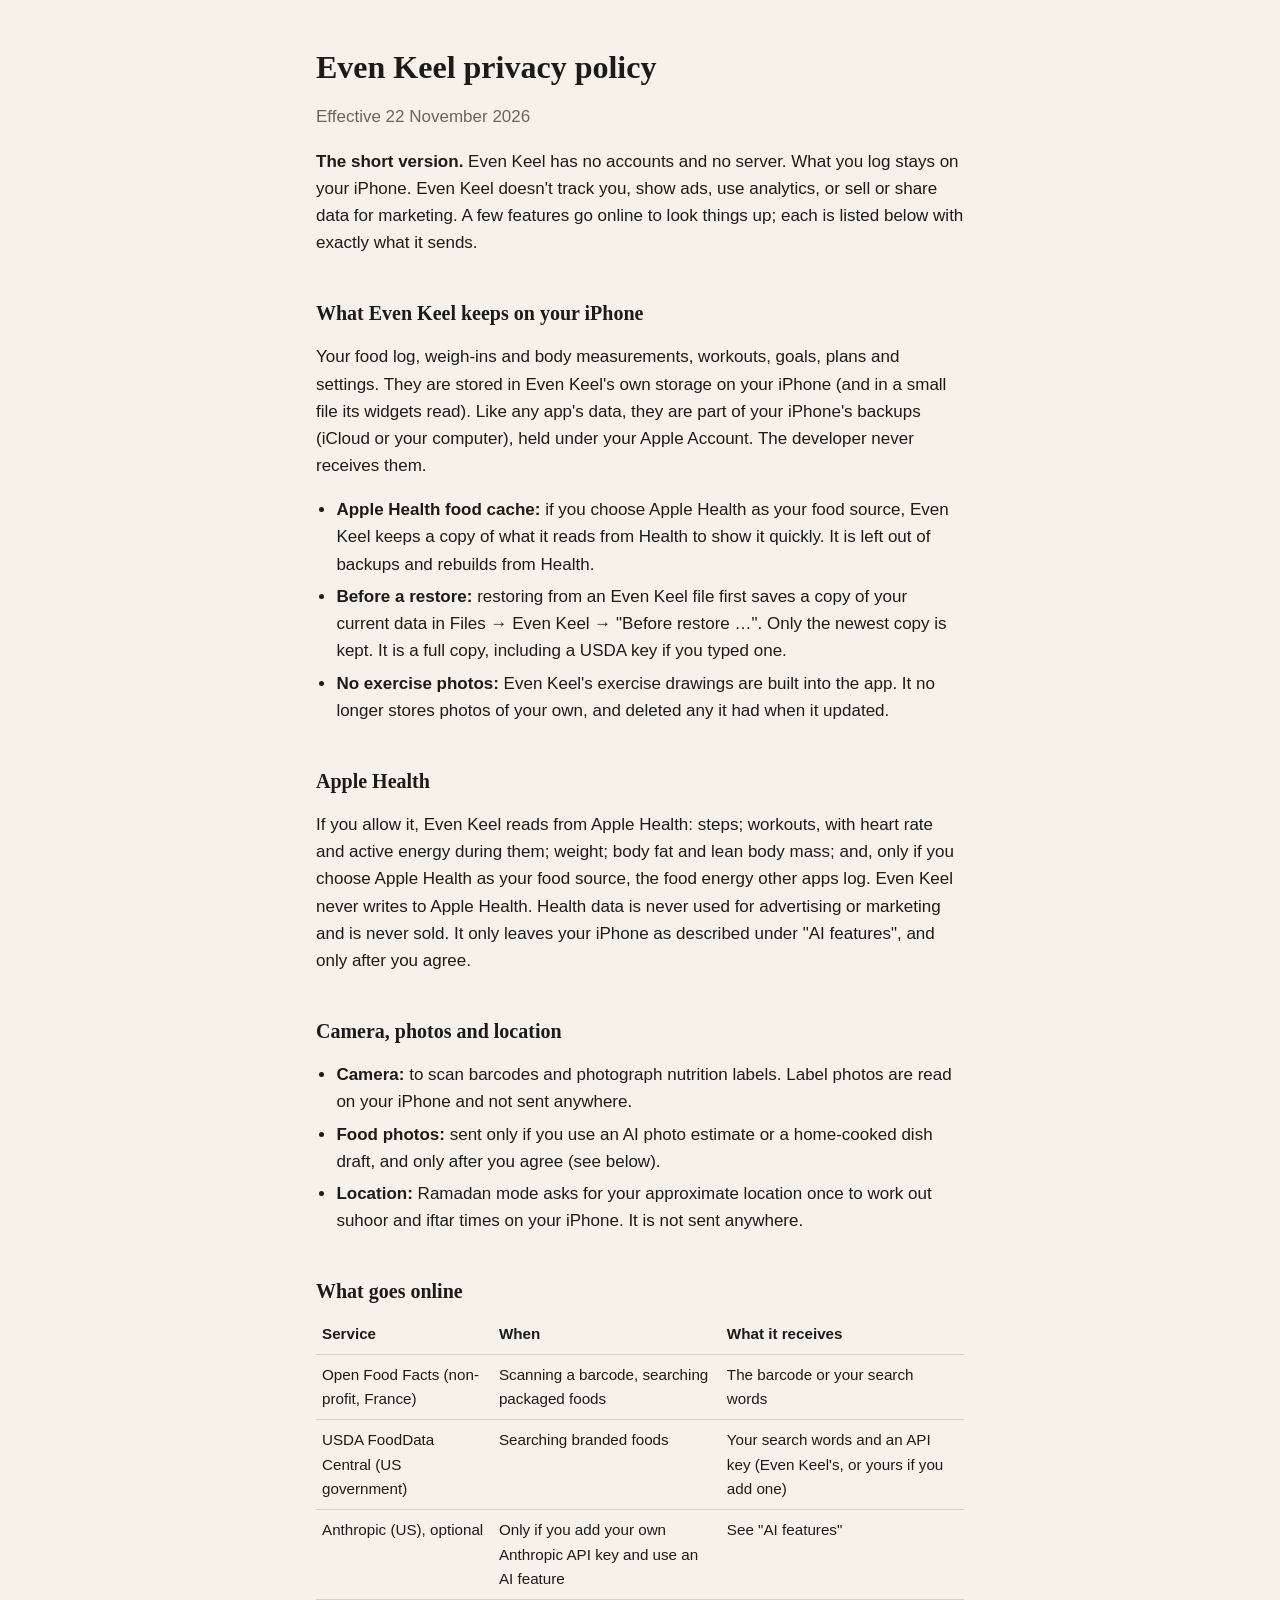
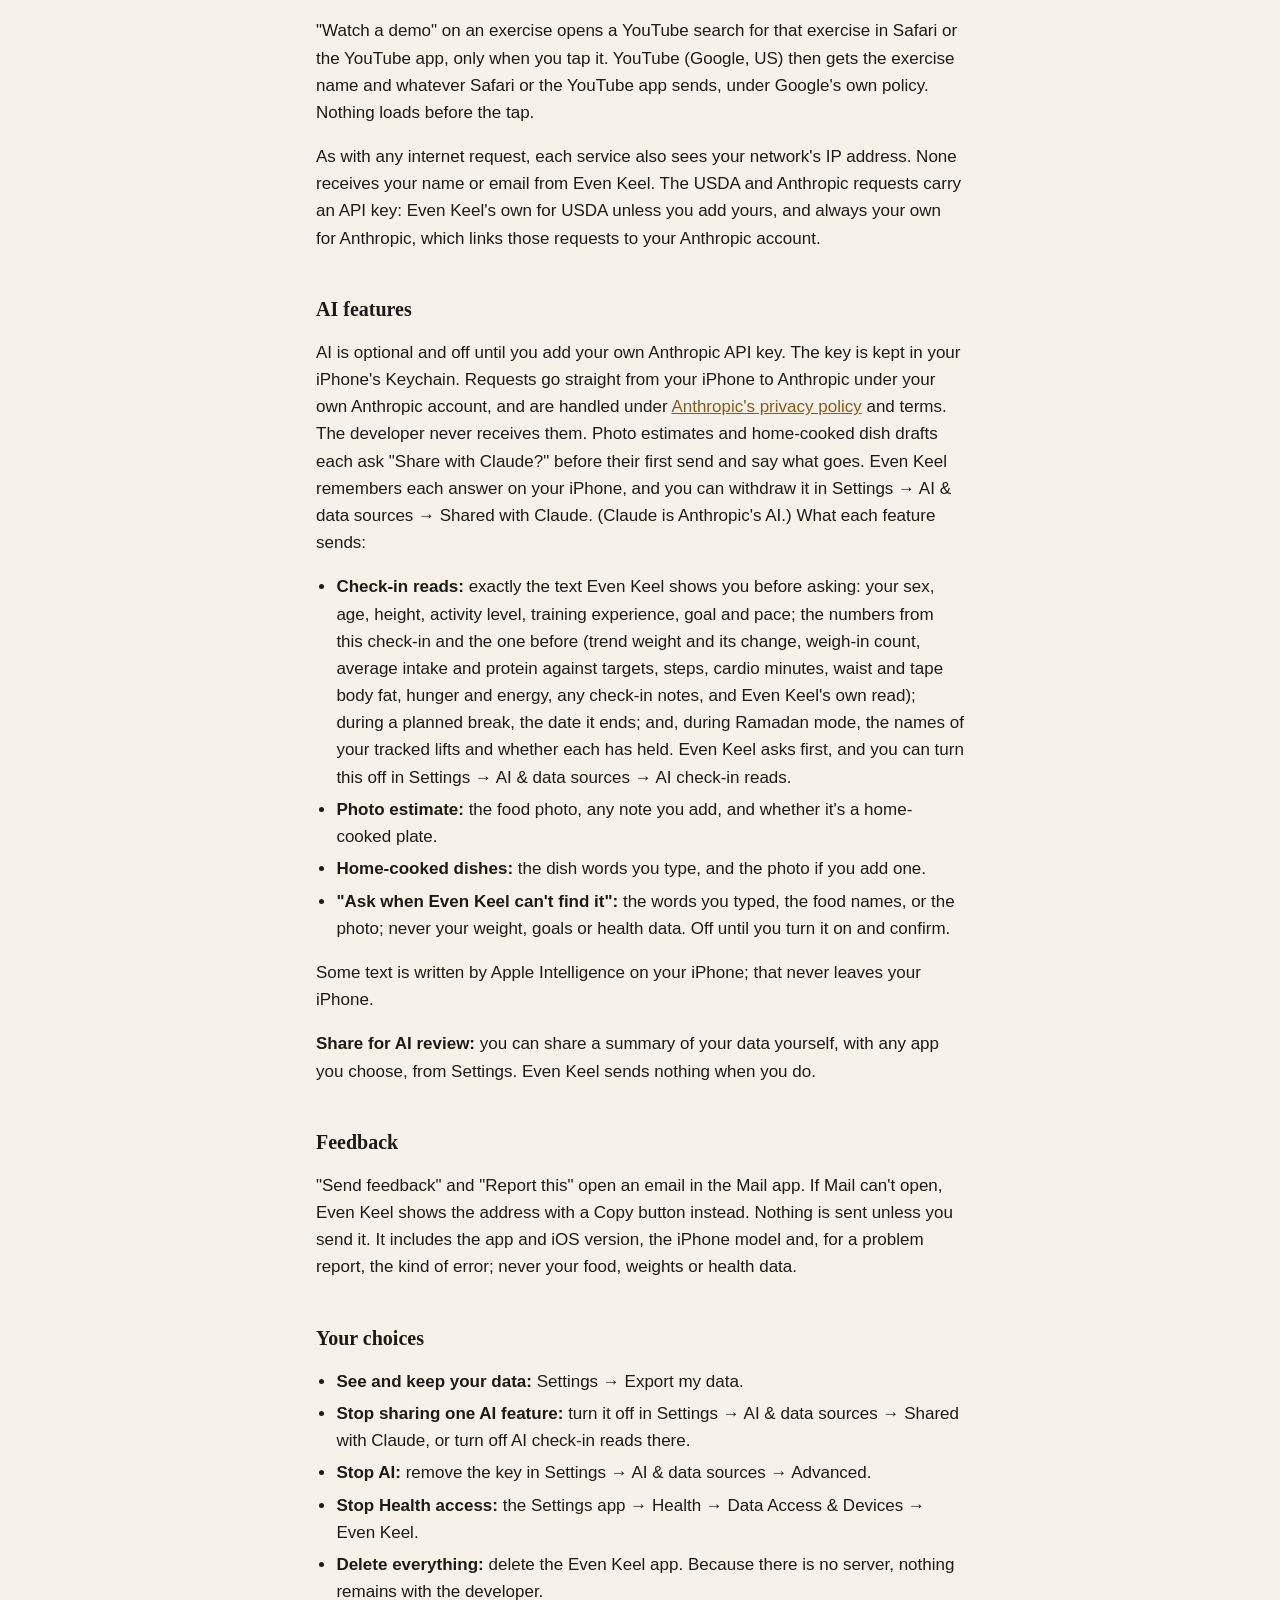
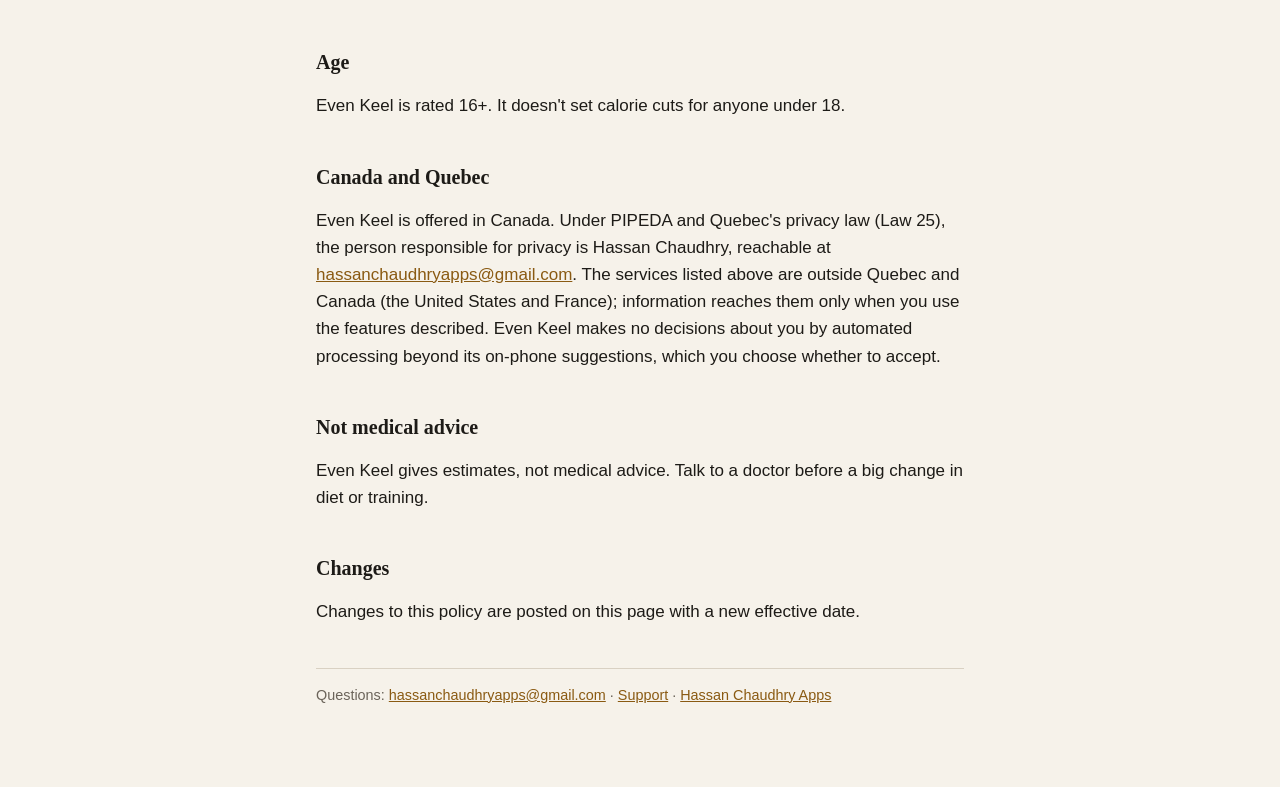
==== commit 751167b4: "Privacy policy: check-in read also lists Even Keel's read, break end date, lift names Co-Authored-By" ====
--- a/keel/privacy/index.html
+++ b/keel/privacy/index.html
@@ -37,7 +37,7 @@
 <h2>AI features</h2>
 <p>AI is optional and off until you add your own Anthropic API key. The key is kept in your iPhone's Keychain. Requests go straight from your iPhone to Anthropic under your own Anthropic account, and are handled under <a href="https://www.anthropic.com/legal/privacy">Anthropic's privacy policy</a> and terms. The developer never receives them. Photo estimates and home-cooked dish drafts each ask "Share with Claude?" before their first send and say what goes. Even Keel remembers each answer on your iPhone, and you can withdraw it in Settings → AI &amp; data sources → Shared with Claude. (Claude is Anthropic's AI.) What each feature sends:</p>
 <ul>
-<li><strong>Check-in reads:</strong> exactly the text Even Keel shows you before asking: your sex, age, height, activity level, training experience, goal and pace; the numbers from this check-in and the one before (trend weight and its change, weigh-in count, average intake and protein against targets, steps, cardio minutes, waist and tape body fat, hunger and energy, and any check-in notes); and, during Ramadan mode, whether your tracked lifts have held. Even Keel asks first, and you can turn this off in Settings → AI &amp; data sources → AI check-in reads.</li>
+<li><strong>Check-in reads:</strong> exactly the text Even Keel shows you before asking: your sex, age, height, activity level, training experience, goal and pace; the numbers from this check-in and the one before (trend weight and its change, weigh-in count, average intake and protein against targets, steps, cardio minutes, waist and tape body fat, hunger and energy, any check-in notes, and Even Keel's own read); during a planned break, the date it ends; and, during Ramadan mode, the names of your tracked lifts and whether each has held. Even Keel asks first, and you can turn this off in Settings → AI &amp; data sources → AI check-in reads.</li>
 <li><strong>Photo estimate:</strong> the food photo, any note you add, and whether it's a home-cooked plate.</li>
 <li><strong>Home-cooked dishes:</strong> the dish words you type, and the photo if you add one.</li>
 <li><strong>"Ask when Even Keel can't find it":</strong> the words you typed, the food names, or the photo; never your weight, goals or health data. Off until you turn it on and confirm.</li>
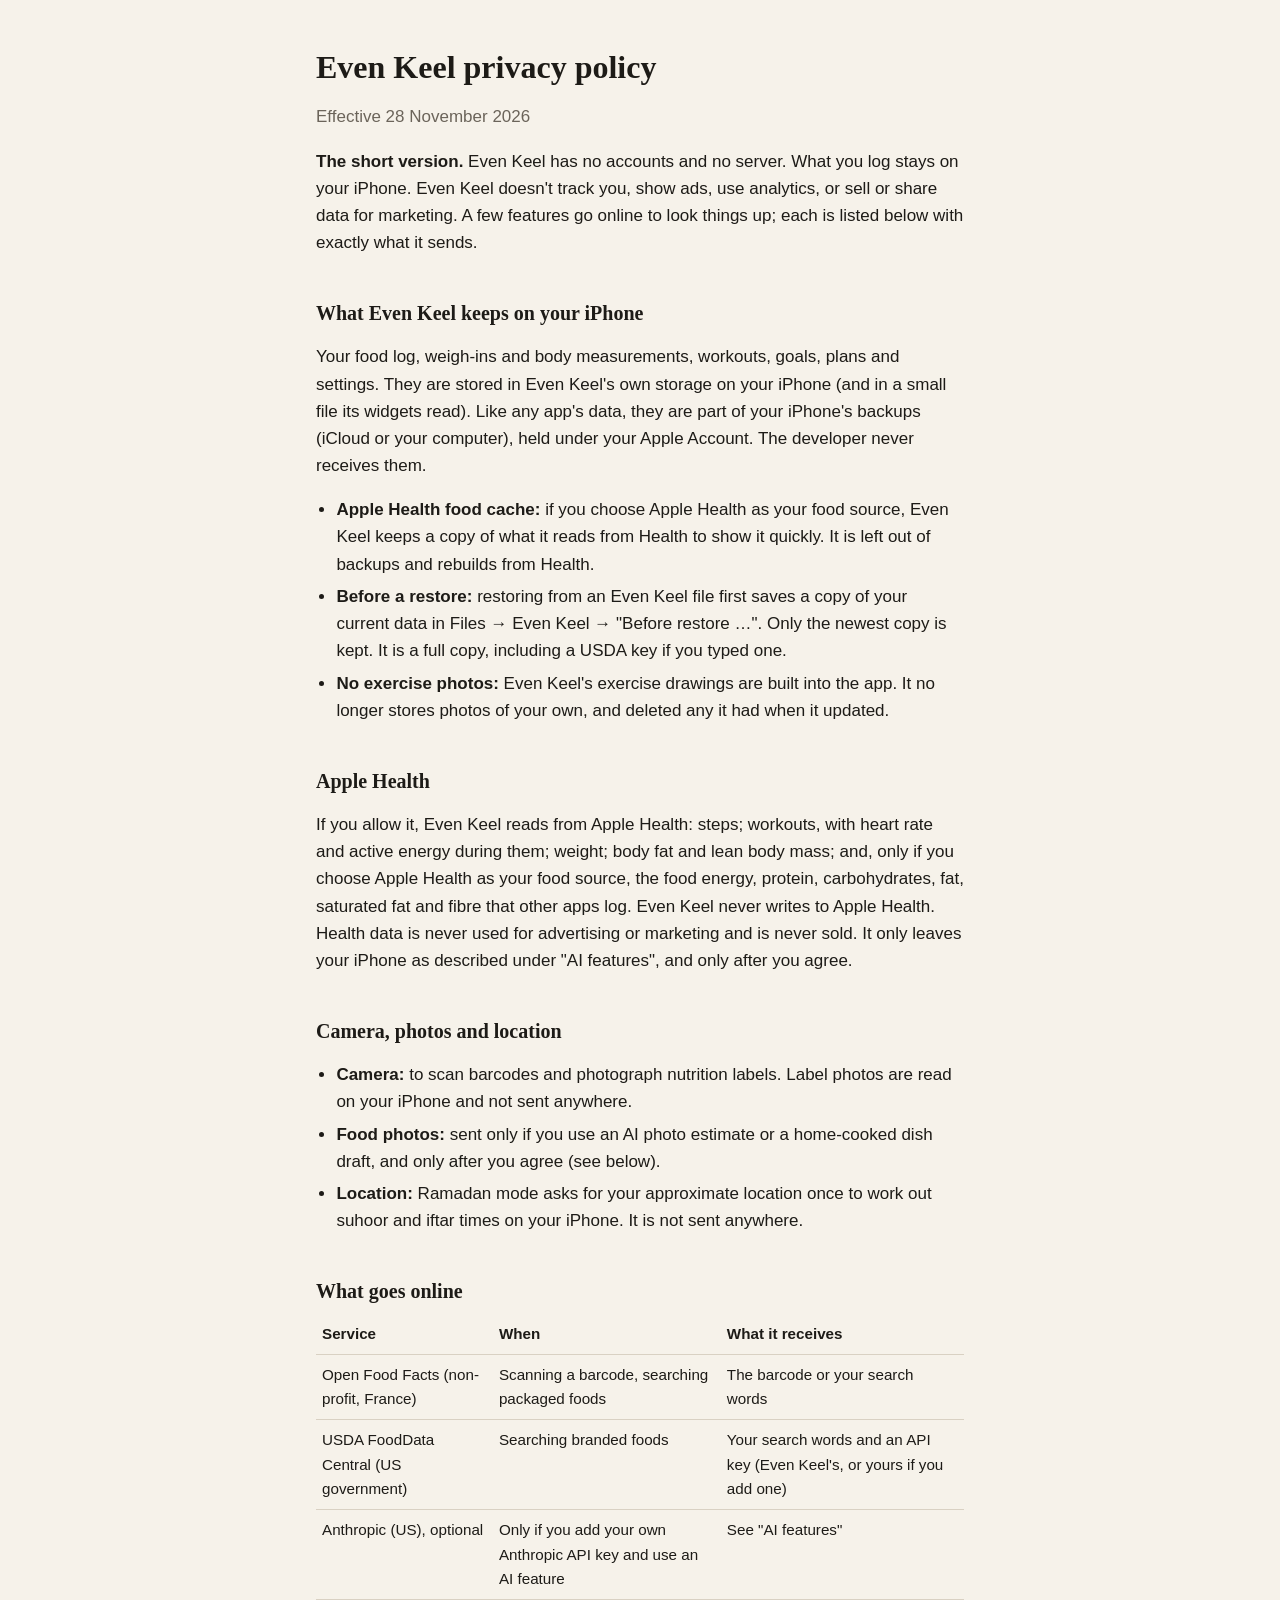
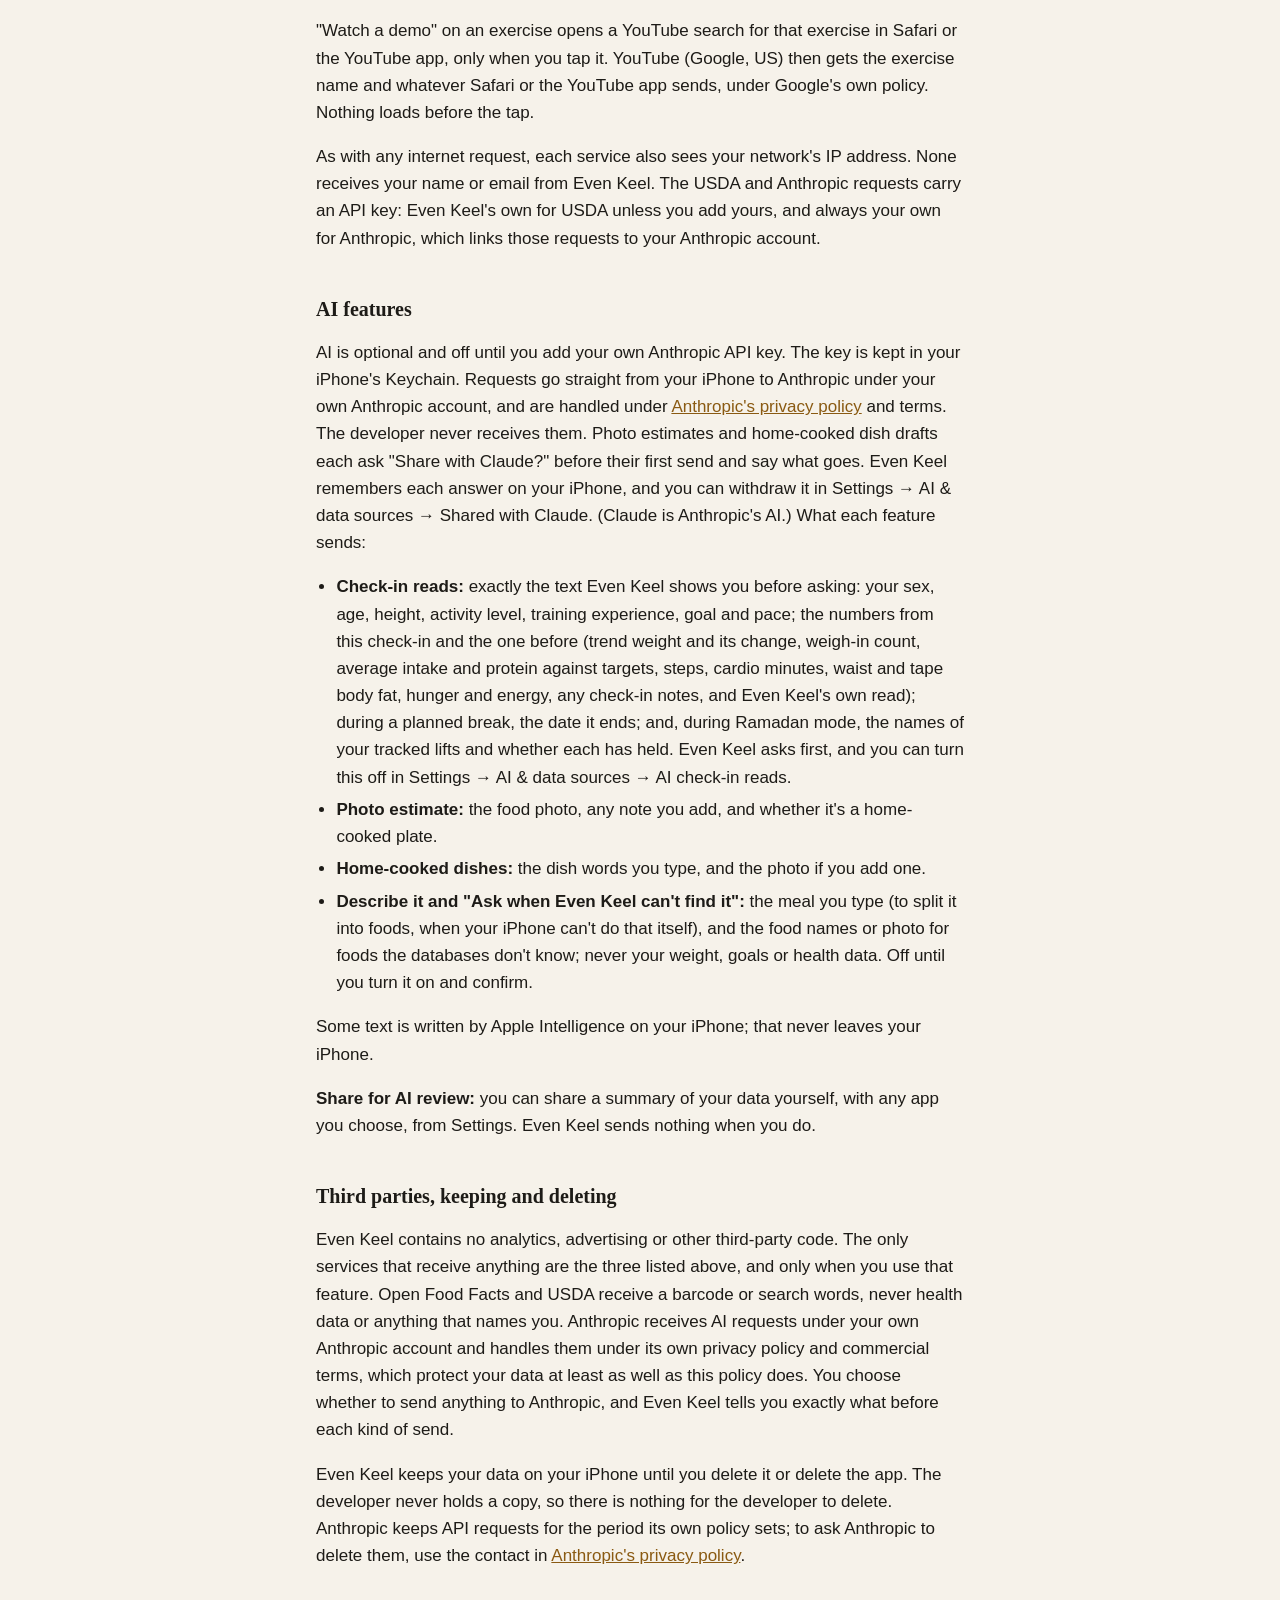
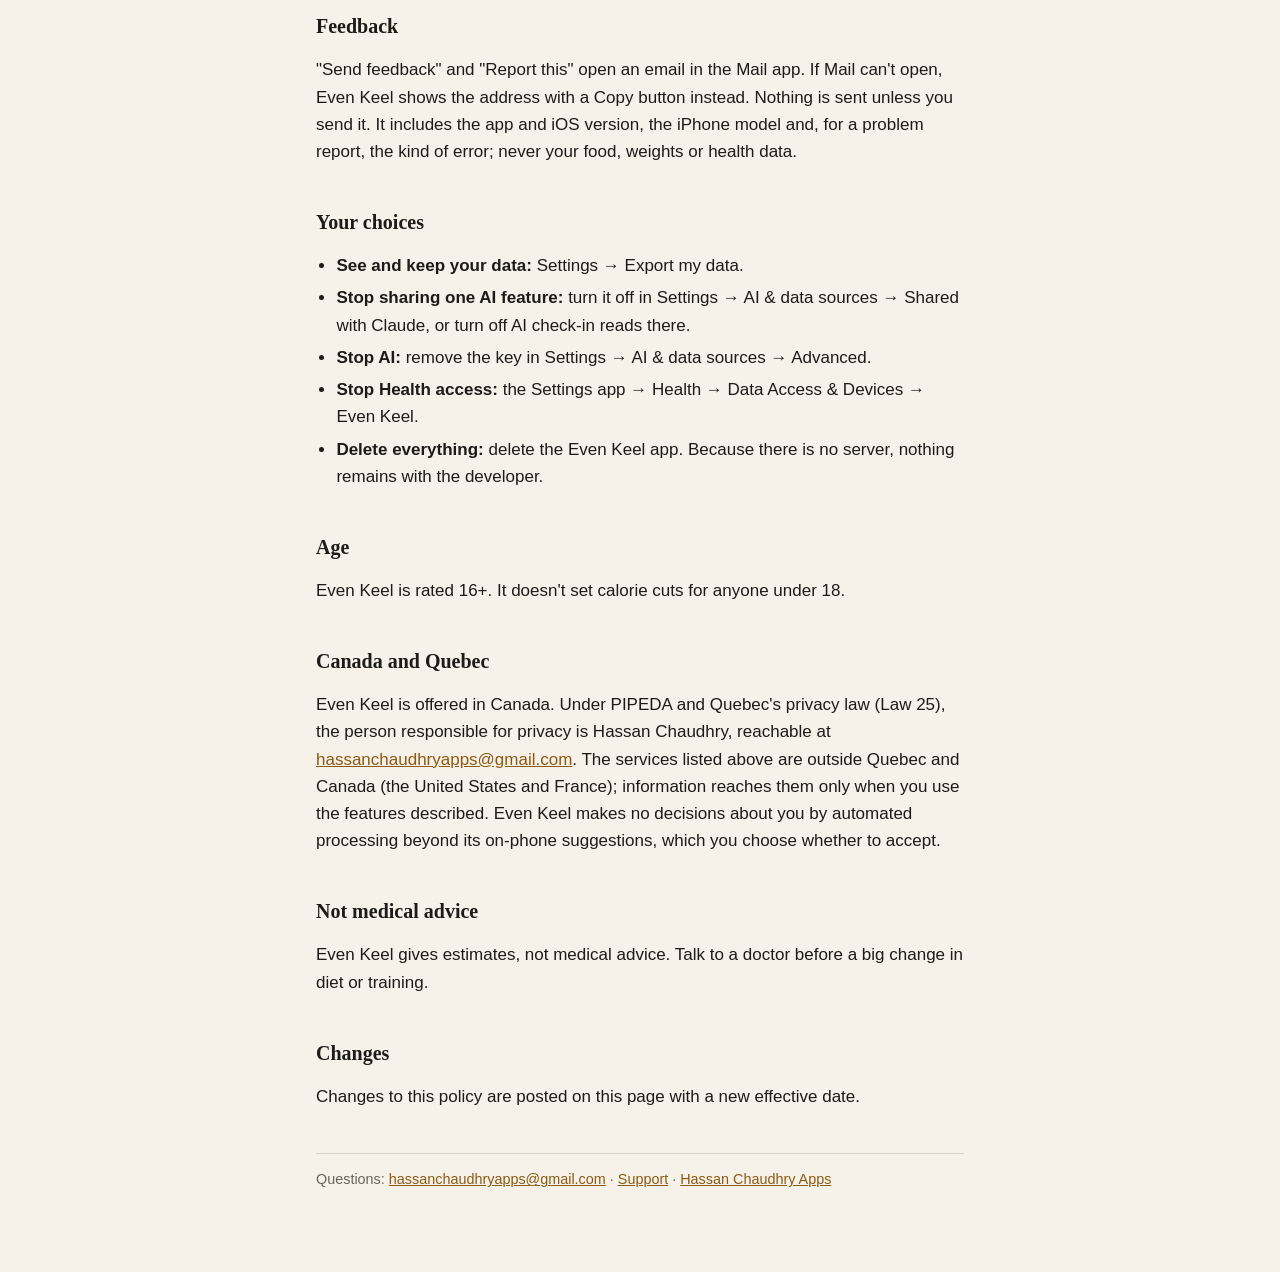
==== commit 4ef36075: "Privacy policy: Health food types, Describe it, third parties and retention (App Review 5.1.1(i), 5." ====
--- a/keel/privacy/index.html
+++ b/keel/privacy/index.html
@@ -1,7 +1,7 @@
 <!doctype html><html lang="en"><head><meta charset="utf-8"><meta name="viewport" content="width=device-width,initial-scale=1"><title>Even Keel Privacy Policy</title><link rel="stylesheet" href="/style.css"></head>
 <body><main>
 <h1>Even Keel privacy policy</h1>
-<p class="date">Effective 22 November 2026</p>
+<p class="date">Effective 28 November 2026</p>
 
 <p><strong>The short version.</strong> Even Keel has no accounts and no server. What you log stays on your iPhone. Even Keel doesn't track you, show ads, use analytics, or sell or share data for marketing. A few features go online to look things up; each is listed below with exactly what it sends.</p>
 
@@ -14,7 +14,7 @@
 </ul>
 
 <h2>Apple Health</h2>
-<p>If you allow it, Even Keel reads from Apple Health: steps; workouts, with heart rate and active energy during them; weight; body fat and lean body mass; and, only if you choose Apple Health as your food source, the food energy other apps log. Even Keel never writes to Apple Health. Health data is never used for advertising or marketing and is never sold. It only leaves your iPhone as described under "AI features", and only after you agree.</p>
+<p>If you allow it, Even Keel reads from Apple Health: steps; workouts, with heart rate and active energy during them; weight; body fat and lean body mass; and, only if you choose Apple Health as your food source, the food energy, protein, carbohydrates, fat, saturated fat and fibre that other apps log. Even Keel never writes to Apple Health. Health data is never used for advertising or marketing and is never sold. It only leaves your iPhone as described under "AI features", and only after you agree.</p>
 
 <h2>Camera, photos and location</h2>
 <ul>
@@ -40,10 +40,14 @@
 <li><strong>Check-in reads:</strong> exactly the text Even Keel shows you before asking: your sex, age, height, activity level, training experience, goal and pace; the numbers from this check-in and the one before (trend weight and its change, weigh-in count, average intake and protein against targets, steps, cardio minutes, waist and tape body fat, hunger and energy, any check-in notes, and Even Keel's own read); during a planned break, the date it ends; and, during Ramadan mode, the names of your tracked lifts and whether each has held. Even Keel asks first, and you can turn this off in Settings → AI &amp; data sources → AI check-in reads.</li>
 <li><strong>Photo estimate:</strong> the food photo, any note you add, and whether it's a home-cooked plate.</li>
 <li><strong>Home-cooked dishes:</strong> the dish words you type, and the photo if you add one.</li>
-<li><strong>"Ask when Even Keel can't find it":</strong> the words you typed, the food names, or the photo; never your weight, goals or health data. Off until you turn it on and confirm.</li>
+<li><strong>Describe it and "Ask when Even Keel can't find it":</strong> the meal you type (to split it into foods, when your iPhone can't do that itself), and the food names or photo for foods the databases don't know; never your weight, goals or health data. Off until you turn it on and confirm.</li>
 </ul>
 <p>Some text is written by Apple Intelligence on your iPhone; that never leaves your iPhone.</p>
 <p><strong>Share for AI review:</strong> you can share a summary of your data yourself, with any app you choose, from Settings. Even Keel sends nothing when you do.</p>
+
+<h2>Third parties, keeping and deleting</h2>
+<p>Even Keel contains no analytics, advertising or other third-party code. The only services that receive anything are the three listed above, and only when you use that feature. Open Food Facts and USDA receive a barcode or search words, never health data or anything that names you. Anthropic receives AI requests under your own Anthropic account and handles them under its own privacy policy and commercial terms, which protect your data at least as well as this policy does. You choose whether to send anything to Anthropic, and Even Keel tells you exactly what before each kind of send.</p>
+<p>Even Keel keeps your data on your iPhone until you delete it or delete the app. The developer never holds a copy, so there is nothing for the developer to delete. Anthropic keeps API requests for the period its own policy sets; to ask Anthropic to delete them, use the contact in <a href="https://www.anthropic.com/legal/privacy">Anthropic's privacy policy</a>.</p>
 
 <h2>Feedback</h2>
 <p>"Send feedback" and "Report this" open an email in the Mail app. If Mail can't open, Even Keel shows the address with a Copy button instead. Nothing is sent unless you send it. It includes the app and iOS version, the iPhone model and, for a problem report, the kind of error; never your food, weights or health data.</p>
